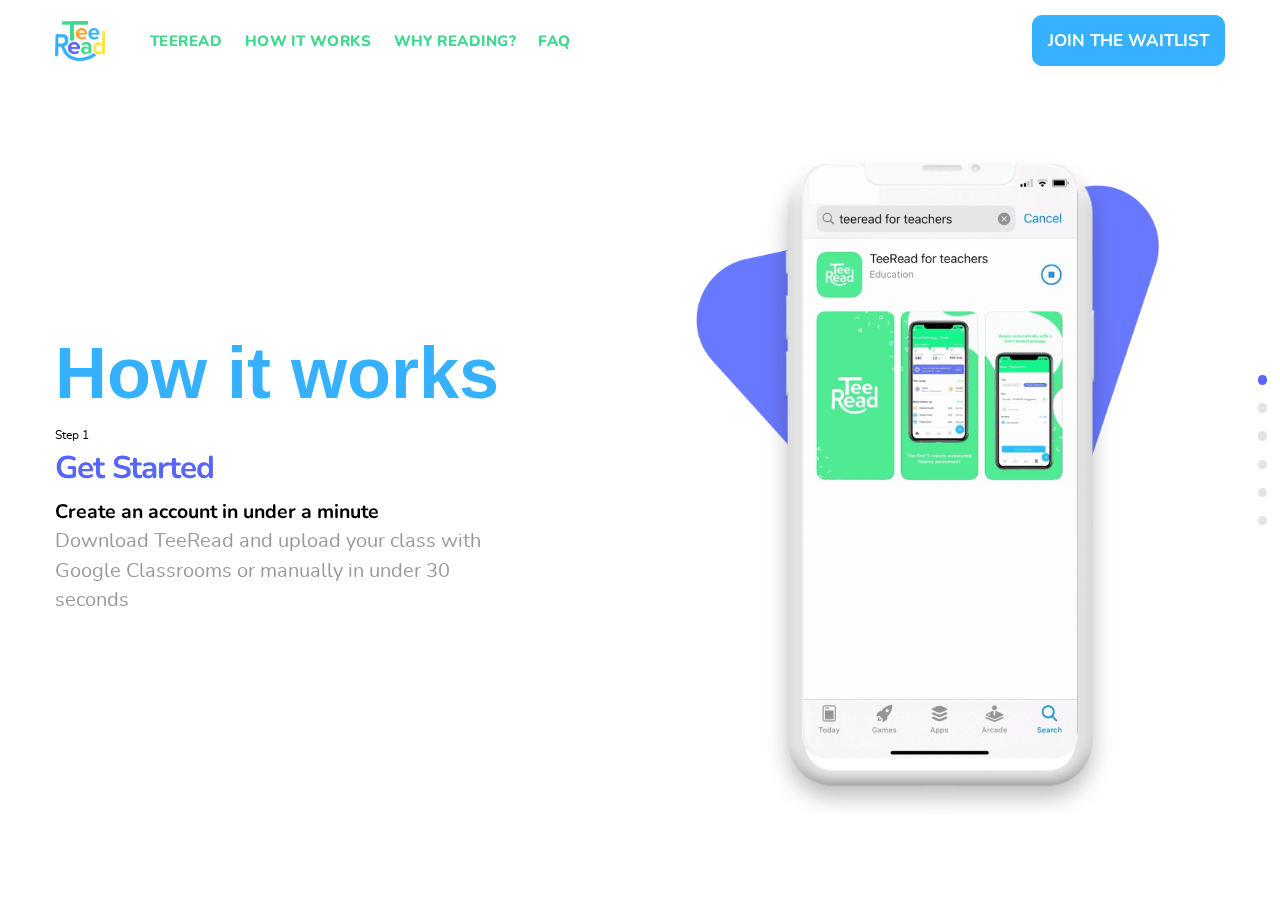
==== howItWorks.html @ fc3ce5c3 "fix errors" ====
<!DOCTYPE html>
<html lang="en">
  <head>
    <meta charset="utf-8" />
    <meta
      name="viewport"
      content="width=device-width, initial-scale=1, shrink-to-fit=no, user-scalable=0"
    />
    <meta
      name="description"
      content="TeeRead - Assess your student’s reading automatically"
    />
    <meta name="author" content="Tixcode" />

    <title>TeeRead</title>

    <!-- CSS -->
    <link href="css/bootstrap.min.css" rel="stylesheet" />
    <link href="css/owl.carousel.min.css" rel="stylesheet" />
    <link href="css/owl.theme.default.min.css" rel="stylesheet" />
    <link href="css/animate.min.css" rel="stylesheet" />
    <link href="css/jquery.pagepiling.css" rel="stylesheet" />
    <link href="css/jquery.fancybox.min.css" rel="stylesheet" />
    <link href="css/LineIcons.css" rel="stylesheet" />
    <link href="css/verticalLoaders.css" rel="stylesheet" />

    <!-- Main CSS -->
    <link href="css/style.css" rel="stylesheet" />
    <link href="css/pagepiling.how.it.works.css" rel="stylesheet" />

    <!-- mailchimp -->
    <link
      href="//cdn-images.mailchimp.com/embedcode/classic-10_7.css"
      rel="stylesheet"
      type="text/css"
    />

    <!-- Favicons -->
    <link
      rel="apple-touch-icon"
      sizes="180x180"
      href="img/favicons/apple-touch-icon.png"
    />
    <link
      rel="icon"
      type="image/png"
      sizes="32x32"
      href="img/favicons/favicon-32x32.png"
    />
    <link
      rel="icon"
      type="image/png"
      sizes="16x16"
      href="img/favicons/favicon-16x16.png"
    />
    <link rel="manifest" href="img/favicons/site.webmanifest" />
    <link rel="shortcut icon" href="img/favicons/favicon.ico" />
    <meta name="msapplication-TileColor" content="#222222" />
    <meta
      name="msapplication-config"
      content="img/favicons/browserconfig.xml"
    />
    <meta name="theme-color" content="#ffffff" />

    <!-- Global site tag (gtag.js) - Google Analytics -->
    <script
      async
      src="https://www.googletagmanager.com/gtag/js?id=UA-169179571-1"
    ></script>
    <script>
      window.dataLayer = window.dataLayer || [];
      function gtag() {
        dataLayer.push(arguments);
      }
      gtag("js", new Date());

      gtag("config", "UA-169179571-1");
    </script>
    <script>
      !(function () {
        var analytics = (window.analytics = window.analytics || []);
        if (!analytics.initialize)
          if (analytics.invoked)
            window.console &&
              console.error &&
              console.error("Segment snippet included twice.");
          else {
            analytics.invoked = !0;
            analytics.methods = [
              "trackSubmit",
              "trackClick",
              "trackLink",
              "trackForm",
              "pageview",
              "identify",
              "reset",
              "group",
              "track",
              "ready",
              "alias",
              "debug",
              "page",
              "once",
              "off",
              "on",
              "addSourceMiddleware",
              "addIntegrationMiddleware",
              "setAnonymousId",
              "addDestinationMiddleware",
            ];
            analytics.factory = function (e) {
              return function () {
                var t = Array.prototype.slice.call(arguments);
                t.unshift(e);
                analytics.push(t);
                return analytics;
              };
            };
            for (var e = 0; e < analytics.methods.length; e++) {
              var key = analytics.methods[e];
              analytics[key] = analytics.factory(key);
            }
            analytics.load = function (key, e) {
              var t = document.createElement("script");
              t.type = "text/javascript";
              t.async = !0;
              t.src =
                "https://cdn.segment.com/analytics.js/v1/" +
                key +
                "/analytics.min.js";
              var n = document.getElementsByTagName("script")[0];
              n.parentNode.insertBefore(t, n);
              analytics._loadOptions = e;
            };
            analytics._writeKey = "eTuAxEQkCbrU5e5xrBEF3hxDfSV9T7uh";
            analytics.SNIPPET_VERSION = "4.13.2";
            analytics.load("eTuAxEQkCbrU5e5xrBEF3hxDfSV9T7uh");
            analytics.page();
          }
      })();
    </script>
  </head>

  <body class="body-copyright-light">
    <div class="preloader">
      <div class="three-bounce">
        <div class="one"></div>
        <div class="two"></div>
        <div class="three"></div>
      </div>
    </div>
    <div class="wrapper">
      <header id="header" class="header header-fixed">
        <div class="header-bg"></div>

        <div class="container clearfix">
          <div class="d-flex align-items-center justify-content-between">
            <div class="d-flex align-items-center">
              <!-- LOGO -->
              <div class="brand">
                <a href="index.html">
                  <img
                    src="img/logo/logo-teeread.png"
                    alt="logo teeread"
                    width="50px"
                  />
                </a>
              </div>

              <!-- MENU HEADER -->
              <div class="header-content d-none d-md-block">
                <nav class="menu-header">
                  <ul class="d-flex">
                    <li><a href="index.html">TEEREAD</a></li>
                    <li><a href="howItWorks.html">HOW IT WORKS</a></li>
                    <li data-menuanchor="Resources">
                      <a href="whyIsReadingImportant.html">WHY READING?</a>
                    </li>
                    <li><a href="support.html">FAQ</a></li>
                  </ul>
                </nav>
              </div>
            </div>

            <div class="d-flex align-items-center justify-content-end">
              <!-- ---------------- HIDE --------------- -->
              <!-- <div class="d-none d-md-block"> -->
              <!-- ---------------- /HIDE --------------- -->
              <div class="d-flex align-items-center">
                <!-- ---------------- HIDE --------------- -->
                <!-- <div class="btn-sign-in mr-4" data-toggle="modal" data-target="#send-request">Sign in</div> -->
                <!-- ---------------- /HIDE --------------- -->
                <button
                  class="btn btn-primary"
                  data-toggle="modal"
                  data-target="#send-request"
                >
                  join the waitlist
                </button>
              </div>
              <!-- ---------------- HIDE --------------- -->
              <!-- </div> -->
              <!-- ---------------- /HIDE --------------- -->

              <!-- MENU NAV TOGGLE -->
              <button class="nav-toggle-btn a-nav-toggle d-md-none ml-4">
                <span class="nav-toggle">
                  <span class="stick stick-1"></span>
                  <span class="stick stick-2"></span>
                </span>
              </button>
            </div>
          </div>
        </div>

        <div class="hide-menu a-nav-toggle"></div>

        <div class="menu">
          <!-- <div class="menu-lang">
            <a href="#" class="menu-lang-item active">Eng</a>
            <a href="#" class="menu-lang-item">fra</a>
            <a href="#" class="menu-lang-item">ger</a>
          </div> -->

          <nav class="menu-main" id="accordion">
            <ul id="menuMain">
              <li><a href="index.html">Teeread</a></li>
              <li class="active"><a href="howItWorks.html">How it works</a></li>
              <li><a href="whyIsReadingImportant.html">Why reading?</a></li>
              <li><a href="support.html">Support</a></li>
            </ul>
          </nav>

          <!-- <div class="menu-footer">
              <ul class="social social-rounded">
                <li><a href="#"><i class="lni lni-twitter-filled"></i></a></li>
                <li><a href="#"><i class="lni lni-behance-original"></i></a></li>
                <li><a href="#"><i class="lni lni-instagram-original"></i></a></li>
              </ul>
            <div class="menu-copyright">&copy; TeeRead 2020<br /> All Rights Reserved</div>
          </div> -->
        </div>
      </header>

      <div id="content" class="content">
        <div class="homepage-personal a-pagepiling">
          <!-- SECTION-1 -->
          <div class="section pp-scrollable slide-dark slide-dark-footer">
            <div class="slide-container py-md-none">
              <div class="slide-bg animate-element delay5 fadeInLeft">
                <img
                  src="img/triangle-blue.png"
                  alt=""
                  class="slide-photo slide-triangle-blue-how-it-works"
                />
              </div>
              <div class="container container-mt">
                <div
                  class="row d-flex align-items-center justify-content-center"
                >
                  <div class="col-12 col-md-6 col-lg-6 z-index-1">
                    <h1
                      class="slide-title-how-it-works animate-element delay4 fadeInDown"
                    >
                      How it works
                    </h1>
                    <div class="animate-element delay6 fadeInUp">
                      <small>Step 1</small>
                      <h3 class="slide-title-info color-blue">Get Started</h3>
                      <div
                        class="slide-descr slide-descr-intro md-text-left"
                        style="color: #000"
                      >
                        <b>Create an account in under a minute</b>
                      </div>
                      <div class="slide-descr slide-descr-intro md-text-left">
                        Download TeeRead and upload your class with Google
                        Classrooms or manually in under 30 seconds
                      </div>
                    </div>
                  </div>
                  <div class="col-6">
                    <div
                      class="animate-element delay5 fadeInRight d-flex justify-content-center gif-phone gif-phone1"
                    >
                      <img
                        src="img/animations/get-started.gif"
                        alt="phone"
                        class="phone-photo-without-animation gif-photo"
                        style="position: absolute"
                      />
                      <img
                        src="img/phone-home-2.png"
                        alt="phone"
                        class="phone-photo-without-animation"
                      />
                    </div>
                  </div>
                </div>
              </div>
            </div>
          </div>

          <!-- SECTION-2 -->
          <div class="section pp-scrollable slide-personal-services">
            <div class="slide-container">
              <!-- circle-orange -->
              <div class="slide-bg animate-element delay5 fadeInRight">
                <img
                  src="img/animations/automatically.gif"
                  alt=""
                  class="slide-photo slide-koala-gif"
                />
              </div>
              <div class="container">
                <div class="row">
                  <div class="col-md-5 d-flex step-style align-items-center">
                    <div>
                      <small>Step 2</small>
                      <h3
                        class="slide-title-info animate-element delay5 fadeInDown light-blue"
                      >
                        Automatically assess your students
                      </h3>
                      <p
                        class="slide-descr animate-element delay5 fadeInUp mb-3"
                      >
                        <b
                          >When students sign-in, they will automatically be
                          asked to do a TeeRead assessment</b
                        >
                      </p>

                      <div class="row">
                        <ul
                          class="col-12 col-lg-8"
                          style="list-style-type: none"
                        >
                          <li
                            class="animate-element delay6 fadeInUp d-flex mb-3"
                          >
                            <div class="loader">
                              <div class="v-bar loader-bar-step1"></div>
                            </div>
                            <div class="ml-3">
                              <b>Your student receives an alert</b>
                              <p class="mb-0">
                                Tori, the koala, asks your students to go on an
                                adventure together
                              </p>
                            </div>
                          </li>
                          <li
                            class="animate-element delay7 fadeInUp d-flex mb-3"
                          >
                            <div class="loader">
                              <div class="v-bar loader-bar-step2"></div>
                            </div>
                            <div class="ml-3">
                              <b>She reads a story out loud</b>
                              <p class="mb-0">
                                A fun and engaging story is shown to the student
                                to read out loud
                              </p>
                            </div>
                          </li>
                          <li
                            class="animate-element delay8 fadeInUp d-flex mb-3"
                          >
                            <div class="loader">
                              <div class="v-bar loader-bar-step3"></div>
                            </div>
                            <div class="ml-3">
                              <b>And answers comprehension questions</b>
                              <p class="mb-0">
                                We assess their reading comprehension through
                                Common Core aligned questions
                              </p>
                            </div>
                          </li>
                        </ul>
                      </div>
                    </div>
                  </div>
                  <div class="col-md-6 d-md-none d-block">
                    <div
                      class="animate-element delay5 fadeInLeft d-flex justify-content-center"
                    >
                      <img
                        src="img/animations/automatically.gif"
                        alt="phone"
                        class="koala-photo"
                      />
                    </div>
                  </div>
                </div>
              </div>
            </div>
          </div>

          <!-- SECTION-3 -->
          <div class="section pp-scrollable slide-personal-services">
            <div class="slide-container">
              <!-- circle-orange -->
              <div class="slide-bg animate-element delay5 fadeInRight">
                <img
                  src="img/ring-green.png"
                  alt=""
                  class="slide-photo slide-circle3"
                />
              </div>
              <div class="container">
                <div class="row">
                  <div class="col-md-5 d-flex step-style align-items-center">
                    <div>
                      <small>Step 3</small>
                      <h3
                        class="slide-title-info animate-element delay5 fadeInDown green"
                      >
                        See your students’ reports
                      </h3>
                      <p
                        class="slide-descr animate-element delay5 fadeInUp mb-3"
                      >
                        <b
                          >You can follow your students’ reading progress
                          through easy-to-digest and actionable reports</b
                        >
                      </p>

                      <div class="row">
                        <ul
                          class="col-12 col-lg-8"
                          style="list-style-type: none"
                        >
                          <li
                            class="animate-element delay6 fadeInUp d-flex mb-3"
                          >
                            <div class="loader">
                              <div class="v-bar loader-bar-step1"></div>
                            </div>
                            <div class="ml-3">
                              <b>Follow your class’ overall status​</b>
                              <p class="mb-0">
                                On your homepage, you can see the key stats for
                                your classroom
                              </p>
                            </div>
                          </li>
                          <li
                            class="animate-element delay7 fadeInUp d-flex mb-3"
                          >
                            <div class="loader">
                              <div class="v-bar loader-bar-step2"></div>
                            </div>
                            <div class="ml-3">
                              <b>Go into each student’s profile​</b>
                              <p class="mb-0">
                                In a student’s profile, you can see their
                                progress and enter specific reports
                              </p>
                            </div>
                          </li>
                          <li
                            class="animate-element delay8 fadeInUp d-flex mb-3"
                          >
                            <div class="loader">
                              <div class="v-bar loader-bar-step3"></div>
                            </div>
                            <div class="ml-3">
                              <b>Reports with actionable metrics​</b>
                              <p class="mb-0">
                                Reports show key comprehension and fluency
                                metrics, as well as miscues and trouble words
                              </p>
                            </div>
                          </li>
                          <li
                            class="animate-element delay8 fadeInUp d-flex mb-3"
                          >
                            <div class="loader">
                              <div class="v-bar loader-bar-step4"></div>
                            </div>
                            <div class="ml-3">
                              <b>Confirm or edit a student’s assessment​</b>
                              <p class="mb-0">
                                You can see the passage, listen to the student’s
                                assessment, and edit miscues if you don’t agree
                                with them
                              </p>
                            </div>
                          </li>
                        </ul>
                      </div>
                    </div>
                  </div>
                  <div
                    class="col-md-6 d-flex align-items-center justify-content-center gif-phone"
                  >
                    <div
                      class="animate-element delay5 fadeInLeft d-flex justify-content-center"
                    >
                      <img
                        src="img/animations/see-your-students.gif"
                        alt="phone"
                        class="phone-photo-without-animation gif-photo"
                        style="position: absolute"
                      />
                      <img
                        src="img/phone-home-2.png"
                        alt="phone"
                        class="phone-photo-without-animation"
                      />
                    </div>
                  </div>
                </div>
              </div>
            </div>
          </div>

          <!-- SECTION-4 -->
          <div class="section pp-scrollable slide-personal-services">
            <div class="slide-container">
              <!-- circle-orange -->
              <div class="slide-bg animate-element delay5 fadeInRight">
                <img
                  src="img/triangle-yellow.png"
                  alt=""
                  class="slide-photo slide-triangle-blue-how-it-works"
                />
              </div>
              <div class="container">
                <div class="row">
                  <div class="col-md-5 d-flex step-style align-items-center">
                    <div>
                      <small>Step 4</small>
                      <h3
                        class="slide-title-info animate-element delay5 fadeInDown yellow"
                      >
                        Give access to a personalized library
                      </h3>
                      <p
                        class="slide-descr animate-element delay5 fadeInUp mb-3"
                      >
                        <b
                          >Your students get access to a library of books that
                          automatically updates according to their reading
                          progress</b
                        >
                      </p>

                      <div class="row">
                        <ul
                          class="col-12 col-lg-8"
                          style="list-style-type: none"
                        >
                          <li
                            class="animate-element delay6 fadeInUp d-flex mb-3"
                          >
                            <div class="loader">
                              <div class="v-bar loader-bar-step1"></div>
                            </div>
                            <div class="ml-3">
                              <b
                                >Engaging and high-quality books that grow with
                                them</b
                              >
                              <!-- <p class="mb-0">On your homepage you can see the key stats for your classroom</p> -->
                            </div>
                          </li>
                          <li
                            class="animate-element delay7 fadeInUp d-flex mb-3"
                          >
                            <div class="loader">
                              <div class="v-bar loader-bar-step2"></div>
                            </div>
                            <div class="ml-3">
                              <b
                                >Students can share the books with their
                                classmates ​</b
                              >
                              <!-- <p class="mb-0">In a student’s profile you can see their progress and enter specific reports</p> -->
                            </div>
                          </li>
                          <li
                            class="animate-element delay8 fadeInUp d-flex mb-3"
                          >
                            <div class="loader">
                              <div class="v-bar loader-bar-step3"></div>
                            </div>
                            <div class="ml-3">
                              <b
                                >Reward system put in place to foster the love
                                of reading
                              </b>
                              <!-- <p class="mb-0">Reports show key comprehension and fluency metrics, as well as miscues and trouble words </p> -->
                            </div>
                          </li>
                        </ul>
                      </div>
                    </div>
                  </div>
                  <div
                    class="col-md-6 d-flex align-items-center justify-content-center gif-phone"
                  >
                    <div
                      class="animate-element delay5 fadeInLeft d-flex justify-content-center"
                    >
                      <img
                        src="img/animations/give-access.gif"
                        alt="phone"
                        class="phone-photo-without-animation gif-photo"
                        style="position: absolute"
                      />
                      <img
                        src="img/phone-home-1.png"
                        alt="phone"
                        class="phone-photo-without-animation"
                      />
                    </div>
                  </div>
                </div>
              </div>
            </div>
          </div>

          <!-- SECTION-5 -->
          <div class="section pp-scrollable slide-personal-services">
            <div class="slide-container">
              <!-- circle-orange -->
              <div class="slide-bg animate-element delay5 fadeInRight">
                <img
                  src="img/ring-orange.png"
                  alt=""
                  class="slide-photo slide-circle3"
                />
              </div>
              <div class="container">
                <div class="row">
                  <div class="col-md-5 d-flex step-style align-items-center">
                    <div>
                      <small>Step 5</small>
                      <h3
                        class="slide-title-info animate-element delay5 fadeInDown orange"
                      >
                        Group your students and assign homework​
                      </h3>
                      <p
                        class="slide-descr animate-element delay5 fadeInUp mb-3"
                      >
                        <b
                          >Group your students according to different metrics
                          and assign reading practice or more TeeRead
                          assessments!</b
                        >
                      </p>

                      <div class="row">
                        <ul
                          class="col-12 col-lg-8"
                          style="list-style-type: none"
                        >
                          <li
                            class="animate-element delay6 fadeInUp d-flex mb-3"
                          >
                            <div class="loader">
                              <div class="v-bar loader-bar-step1"></div>
                            </div>
                            <div class="ml-3">
                              <b>Group your students ​</b>
                              <p class="mb-0">
                                Group your students according to metrics such as
                                WPM, WCPM, etc​
                              </p>
                            </div>
                          </li>
                          <li
                            class="animate-element delay7 fadeInUp d-flex mb-3"
                          >
                            <div class="loader">
                              <div class="v-bar loader-bar-step2"></div>
                            </div>
                            <div class="ml-3">
                              <b>Follow each group’s progress</b>
                              <p class="mb-0">
                                You’ll get access to reports per group as well
                              </p>
                            </div>
                          </li>
                          <li
                            class="animate-element delay8 fadeInUp d-flex mb-3"
                          >
                            <div class="loader">
                              <div class="v-bar loader-bar-step3"></div>
                            </div>
                            <div class="ml-3">
                              <b>Assign reading practice​</b>
                              <p class="mb-0">
                                Assign books individually, per group, or to the
                                entire class. Start your own book club!
                              </p>
                            </div>
                          </li>
                          <li
                            class="animate-element delay8 fadeInUp d-flex mb-3"
                          >
                            <div class="loader">
                              <div class="v-bar loader-bar-step4"></div>
                            </div>
                            <div class="ml-3">
                              <b>Assign additional TeeRead assessments​</b>
                              <p class="mb-0">
                                If you see fit, you can assign additional
                                TeeRead assessments individually, per group or
                                to the entire class​
                              </p>
                            </div>
                          </li>
                        </ul>
                      </div>
                    </div>
                  </div>
                  <div
                    class="col-md-6 d-flex align-items-center justify-content-center gif-phone"
                  >
                    <div
                      class="animate-element delay5 fadeInLeft d-flex justify-content-center"
                    >
                      <img
                        src="img/animations/assign-homeworkk.gif"
                        alt="phone"
                        class="phone-photo-without-animation gif-photo"
                        style="position: absolute"
                      />
                      <img
                        src="img/phone-home-1.png"
                        alt="phone"
                        class="phone-photo-without-animation"
                      />
                    </div>
                  </div>
                </div>
              </div>
            </div>
          </div>

          <!-- SECTION-6 -->
          <div class="section pp-scrollable slide-personal-services">
            <div class="slide-container">
              <!-- circle-orange -->
              <div class="slide-bg animate-element delay5 fadeInLeft">
                <img
                  src="img/ring-orange.png"
                  alt=""
                  class="slide-photo slide-circle4"
                />
                <img
                  src="img/medium-ring-blue.png"
                  alt=""
                  class="slide-photo slide-circle5"
                />
                <img
                  src="img/students-childrens.png"
                  alt=""
                  class="slide-photo slide-photo1"
                />
              </div>
              <div
                class="container"
                style="margin-bottom: 20px; margin-top: 58px"
              >
                <div class="row">
                  <div
                    class="col-2 col-md-5 col-sm-4 col-lg-6 d-none d-md-block d-lg-block d-xl-block"
                  ></div>
                  <div
                    class="col-12 col-sm-8 col-md-6 col-lg-5 col-xl-4 d-flex align-items-center card-custom-padding"
                  >
                    <div
                      class="card-custom-white animate-element delay5 fadeInUp"
                    >
                      <p
                        class="slide-descr animate-element delay5 fadeInUp mb-5 black slide-descr-center-mobile"
                      >
                        <b
                          >Let’s take our kiddos’ literacy to the next level!
                          Because reading gives them the chance to change the
                          world</b
                        >
                      </p>
                      <button
                        class="btn btn-primary"
                        data-toggle="modal"
                        data-target="#send-request"
                      >
                        join the waitlist
                      </button>
                    </div>
                  </div>
                </div>
              </div>
            </div>

            <footer class="flex-container footer pt-0">
              <!-- ---------------- HIDE --------------- -->
              <!-- <div class="container mb-5">

                <div class="row">
                  <div class="col-md-12 col-lg-8">
                    <div class="row">
                      <div class="col-6 col-sm-3">
                        <ul class="menu-footer">
                          <li class="title-menu-footer"><a href="#">Product</a></li>
                          <li><a href="howItWorks.html">How it works?</a></li>
                          <li><a href="#">Why is reading important?</a></li>
                        </ul>
                      </div>
                      <div class="col-6 col-sm-3">
                        <ul class="menu-footer">
                          <li class="title-menu-footer"><a href="#">Resource</a></li>
                          <li><a href="#">Learn Center</a></li>
                          <li><a href="#">Support</a></li>
                        </ul>
                      </div>
                      <div class="col-6 col-sm-3">
                        <ul class="menu-footer">
                          <li class="title-menu-footer"><a href="#">About</a></li>
                          <li><a href="#">Our Story</a></li>
                          <li><a href="#">Blog</a></li>
                          <li><a href="#">Email us</a></li>
                        </ul>
                      </div>
                      <div class="col-6 col-sm-3">
                        <ul class="menu-footer">
                          <li class="title-menu-footer"><a href="#">Get Started</a></li>
                          <li><a href="#">Sign In</a></li>
                          <li><a href="#">Sing Up for the waitlist</a></li>
                        </ul>
                      </div>
                    </div>
                    
                  </div>
                  <div class="col-lg-4 col-md-12 footer-suscribe-newsletter">
                    <p class="title-suscribe-newsletter">Subscribe to our newsletter!</p>
                    <p class="descr-suscribe-newsletter">Get TeeRead resources, curated content, and activities inspiration for your classroom right into your inbox. Be the first to learn the news about TeeRead launch and product updates.</p>
                    <form action="" class="d-flex">
                      <input type="text" name="email" class="form-control mr-3" placeholder="Your email">
                      <button type="submit" class="btn btn-white">Suscribe</button>
                    </form>
                  </div>
                </div>
              </div>
              <div class="border-top-white"></div> -->
              <!-- ---------------- /HIDE --------------- -->
              <div class="container">
                <div class="row">
                  <div class="col-12 my-4">
                    <div class="row d-flex align-items-center">
                      <div class="col-6">
                        <a
                          class="text-white fw-bold mr-3 link-support"
                          href="support.html"
                          >Support</a
                        >
                        <span class="line-vertical"></span>
                        <small class="ml-3 copyright-white"
                          >Copyright © 2021. All rights reserved.</small
                        >
                      </div>
                      <div class="col-6">
                        <ul
                          class="social social-rounded d-flex justify-content-end"
                        >
                          <li>
                            <a
                              href="https://www.youtube.com/channel/UCop2B0gRpACkFYAWOAhelCw"
                              target="_link"
                              ><i class="lni lni-youtube"></i
                            ></a>
                          </li>
                          <li class="mr-0">
                            <a
                              href="https://www.instagram.com/teeread_ok/"
                              target="_link"
                              ><i class="lni lni-instagram-original"></i
                            ></a>
                          </li>
                          <!-- ---------------- HIDE --------------- -->
                          <!-- <li><a href="#" target="_link"><i class="lni lni-facebook-filled"></i></a></li>
                          <li class="mr-0"><a href="#" target="_link"><i class="lni lni-twitter-filled"></i></a></li> -->
                          <!-- ---------------- /HIDE --------------- -->
                        </ul>
                      </div>
                    </div>
                  </div>
                </div>
              </div>
            </footer>
          </div>
        </div>
      </div>
    </div>

    <!-- Modal -->
    <div class="modal fade" id="send-request">
      <div class="modal-dialog modal-dialog-centered" role="document">
        <div class="modal-content">
          <div class="modal-header">
            <h2 class="modal-title">Join the waitlist</h2>
            <button
              type="button"
              class="close"
              data-dismiss="modal"
              aria-label="Close"
            >
              <i class="lni lni-close"></i>
            </button>
          </div>
          <div class="modal-body">
            <p class="slide-descr">Sign up and be the first to try TeeRead!</p>
            <!-- Begin Mailchimp Signup Form -->
            <div id="mc_embed_signup">
              <form
                action="https://teeread.us10.list-manage.com/subscribe/post?u=e3be2f84ce84baafe79715602&amp;id=d62dc9aa78"
                method="post"
                id="mc-embedded-subscribe-form"
                name="mc-embedded-subscribe-form"
                class="validate"
                target="_blank"
                novalidate
              >
                <div id="mc_embed_signup_scroll">
                  <div class="row">
                    <div class="mc-field-group col-sm-12">
                      <label for="mce-EMAIL">Email Address (required)</label>
                      <input
                        type="email"
                        value=""
                        name="EMAIL"
                        class="required email"
                        id="mce-EMAIL"
                      />
                    </div>
                    <div class="mc-field-group col-md-6 col-sm-12">
                      <label for="mce-NAME">Name </label>
                      <input
                        type="text"
                        value=""
                        name="NAME"
                        class=""
                        id="mce-NAME"
                      />
                    </div>
                    <div class="mc-field-group col-md-6 col-sm-12">
                      <label for="mce-SCHOOL">School Name </label>
                      <input
                        type="text"
                        value=""
                        name="SCHOOL"
                        class=""
                        id="mce-SCHOOL"
                      />
                    </div>
                  </div>
                  <div id="mce-responses" class="clear">
                    <div
                      class="response"
                      id="mce-error-response"
                      style="display: none"
                    ></div>
                    <div
                      class="response"
                      id="mce-success-response"
                      style="display: none"
                    ></div>
                  </div>
                  <!-- real people should not fill this in and expect good things - do not remove this or risk form bot signups-->
                  <div
                    style="position: absolute; left: -5000px"
                    aria-hidden="true"
                  >
                    <input
                      type="text"
                      name="b_e3be2f84ce84baafe79715602_d62dc9aa78"
                      tabindex="-1"
                      value=""
                    />
                  </div>
                  <div class="clear center-md">
                    <input
                      type="submit"
                      value="Join the waitlist!"
                      name="subscribe"
                      id="mc-embedded-subscribe"
                      class="button"
                    />
                  </div>
                </div>
              </form>
            </div>
            <script
              type="text/javascript"
              src="//s3.amazonaws.com/downloads.mailchimp.com/js/mc-validate.js"
            ></script>
            <script type="text/javascript">
              (function ($) {
                window.fnames = new Array();
                window.ftypes = new Array();
                fnames[0] = "EMAIL";
                ftypes[0] = "email";
                fnames[1] = "NAME";
                ftypes[1] = "text";
                fnames[2] = "SCHOOL";
                ftypes[2] = "text";
                fnames[3] = "ADDRESS";
                ftypes[3] = "address";
                fnames[4] = "PHONE";
                ftypes[4] = "phone";
              })(jQuery);
              var $mcj = jQuery.noConflict(true);
            </script>
            <!--End mc_embed_signup-->
            <!-- <form class="form-request a-ajax-form">
              <div class="form-group form-group-material a-form-group">
                <input type="text" name="name" class="form-control" placeholder="Name">
              </div>
              <div class="form-group form-group-material a-form-group">
                <input type="email" name="email" class="form-control" required="" placeholder="Email Address (required)">
              </div>
              <div class="form-group form-group-material a-form-group">
                <input type="text" name="school-name" class="form-control" placeholder="School Name">
              </div>
              <div class="message text-success success-message">Your message is successfully sent...</div>
              <div class="message text-danger error-message">Sorry something went wrong</div>
              <div class="control-btn text-right">
                <button type="submit" class="btn btn-success">Submit</button>
              </div>
            </form> -->
          </div>
        </div>
      </div>
    </div>

    <script
      src="https://code.jquery.com/jquery-1.12.4.min.js"
      integrity="sha256-ZosEbRLbNQzLpnKIkEdrPv7lOy9C27hHQ+Xp8a4MxAQ="
      crossorigin="anonymous"
    ></script>
    <script>
      window.jQuery ||
        document.write('<script src="js/jquery.min.js"><\/script>');
    </script>
    <script src="js/bootstrap.bundle.min.js"></script>
    <script src="js/owl.carousel.min.js"></script>
    <script src="js/jquery.pagepiling.min.js"></script>
    <script src="js/jquery.fancybox.min.js"></script>
    <script src="js/jquery.validate.min.js"></script>
    <script src="js/script.js"></script>
    <script src="js/pagepiling.how.it.works.js"></script>
  </body>
</html>
---- css/verticalLoaders.css ----
.loader {
  height: auto;
}

/* ---------- STEP 2 ---------- */

.v-bar.step-2-1 {
  background-color: #35b1ff;
  animation-delay: 0.3s;
  left: -1.5rem;
  width: 4px;
  -webkit-animation: v-bar-2-1 10s infinite ease;
}

@-webkit-keyframes v-bar-2-1 {
  0% {
    opacity: 0%;
  }
  15% {
    opacity: 100%;
    height: 0;
  }
  28.3% {
    height: 100%;
  }
  100% {
    height: 100%;
  }
}

.v-bar.step-2-2 {
  background-color: #35b1ff;
  animation-delay: 0.3s;
  left: -1.5rem;
  width: 4px;
  -webkit-animation: v-bar-2-2 10s infinite ease;
}

@-webkit-keyframes v-bar-2-2 {
  0% {
    height: 0;
  }
  28.3% {
    height: 0;
  }
  56.6% {
    height: 100%;
  }
  100% {
    height: 100%;
  }
}

.v-bar.step-2-3 {
  background-color: #35b1ff;
  animation-delay: 0.3s;
  left: -1.5rem;
  width: 4px;
  -webkit-animation: v-bar-2-3 10s infinite ease;
}

@-webkit-keyframes v-bar-2-3 {
  0% {
    height: 0px;
  }
  56.6% {
    height: 0px;
  }
  100% {
    height: 100%;
  }
}

/* ---------- STEP 3 ---------- */

.v-bar.step-3-1 {
  background-color: #40d78f;
  animation-delay: 0.3s;
  left: -1.5rem;
  width: 4px;
  -webkit-animation: v-bar-3-1 18s infinite ease;
}

@-webkit-keyframes v-bar-3-1 {
  0% {
    opacity: 0%;
  }
  15% {
    opacity: 100%;
    height: 0;
  }
  21.25% {
    height: 100%;
  }
  100% {
    height: 100%;
  }
}

.v-bar.step-3-2 {
  background-color: #40d78f;
  animation-delay: 0.3s;
  left: -1.5rem;
  width: 4px;
  -webkit-animation: v-bar-3-2 18s infinite ease;
}

@-webkit-keyframes v-bar-3-2 {
  0% {
    height: 0;
  }
  21.25% {
    height: 0;
  }
  42.5% {
    height: 100%;
  }
  100% {
    height: 100%;
  }
}

.v-bar.step-3-3 {
  background-color: #40d78f;
  animation-delay: 0.3s;
  left: -1.5rem;
  width: 4px;
  -webkit-animation: v-bar-3-3 18s infinite ease;
}

@-webkit-keyframes v-bar-3-3 {
  0% {
    height: 0px;
  }
  42.5% {
    height: 0px;
  }
  64% {
    height: 100%;
  }
  100% {
    height: 100%;
  }
}

.v-bar.step-3-4 {
  background-color: #40d78f;
  animation-delay: 0.3s;
  left: -1.5rem;
  width: 4px;
  -webkit-animation: v-bar-3-4 18s infinite ease;
}

@-webkit-keyframes v-bar-3-4 {
  0% {
    height: 0px;
  }
  64% {
    height: 0px;
  }
  100% {
    height: 100%;
  }
}

/* ---------- STEP 4 ---------- */

.v-bar.step-4-1 {
  background-color: #ffe34f;
  animation-delay: 0.3s;
  left: -1.5rem;
  width: 4px;
  -webkit-animation: v-bar-4-1 10s infinite ease;
}

@-webkit-keyframes v-bar-4-1 {
  0% {
    opacity: 0%;
  }
  15% {
    opacity: 100%;
    height: 0;
  }
  28.3% {
    height: 100%;
  }
  100% {
    height: 100%;
  }
}

.v-bar.step-4-2 {
  background-color: #ffe34f;
  animation-delay: 0.3s;
  left: -1.5rem;
  width: 4px;
  -webkit-animation: v-bar-4-2 10s infinite ease;
}

@-webkit-keyframes v-bar-4-2 {
  0% {
    height: 0;
  }
  28.3% {
    height: 0;
  }
  56.6% {
    height: 100%;
  }
  100% {
    height: 100%;
  }
}

.v-bar.step-4-3 {
  background-color: #ffe34f;
  animation-delay: 0.3s;
  left: -1.5rem;
  width: 4px;
  -webkit-animation: v-bar-4-3 10s infinite ease;
}

@-webkit-keyframes v-bar-4-3 {
  0% {
    height: 0px;
  }
  56.6% {
    height: 0px;
  }
  100% {
    height: 100%;
  }
}

/* ---------- STEP 5 ---------- */

.v-bar.step-5-1 {
  background-color: #ffa134;
  animation-delay: 0.3s;
  left: -1.5rem;
  width: 4px;
  -webkit-animation: v-bar-5-1 18s infinite ease;
}

@-webkit-keyframes v-bar-5-1 {
  0% {
    opacity: 0%;
  }
  15% {
    opacity: 100%;
    height: 0;
  }
  21.25% {
    height: 100%;
  }
  100% {
    height: 100%;
  }
}

.v-bar.step-5-2 {
  background-color: #ffa134;
  animation-delay: 0.3s;
  left: -1.5rem;
  width: 4px;
  -webkit-animation: v-bar-5-2 18s infinite ease;
}

@-webkit-keyframes v-bar-5-2 {
  0% {
    height: 0;
  }
  21.25% {
    height: 0;
  }
  42.5% {
    height: 100%;
  }
  100% {
    height: 100%;
  }
}

.v-bar.step-5-3 {
  background-color: #ffa134;
  animation-delay: 0.3s;
  left: -1.5rem;
  width: 4px;
  -webkit-animation: v-bar-5-3 18s infinite ease;
}

@-webkit-keyframes v-bar-5-3 {
  0% {
    height: 0px;
  }
  42.5% {
    height: 0px;
  }
  64% {
    height: 100%;
  }
  100% {
    height: 100%;
  }
}

.v-bar.step-5-4 {
  background-color: #ffa134;
  animation-delay: 0.3s;
  left: -1.5rem;
  width: 4px;
  -webkit-animation: v-bar-5-4 18s infinite ease;
}

@-webkit-keyframes v-bar-5-4 {
  0% {
    height: 0px;
  }
  64% {
    height: 0px;
  }
  100% {
    height: 100%;
  }
}
---- css/style.css ----
/* ------------------------------------------------------------------------------

  1.  Global

      1.1 General
      1.2 Typography
      1.3 Buttons
      1.4 Forms
      1.5 Animation

  2.  Preloader
  3.  Header
  4.  Home Personal

	  4.1 Slide Intro
	  4.2 Slide Services
	  4.3 Slide Projects
	  4.4 Slide Awards
	  4.5 Slide Experience
	  4.6 Slide Clients
	  4.7 Slide Testimonials
	  4.8 Slide Contact

  5.  Footer



/*-------------------------------------------------------------------------------
  1. Global
-------------------------------------------------------------------------------*/

/* 1.1 General */

@import url("https://fonts.googleapis.com/css2?family=Nunito:ital,wght@0,200;0,300;0,400;0,600;0,700;0,800;0,900;1,200;1,300;1,400;1,600;1,700;1,800;1,900&display=swap");

@font-face {
  font-family: "Nunito";
  src: url("../fonts/nunito-regular-webfont.woff2") format("woff2"),
    url("../fonts/nunito-regular-webfont.woff") format("woff");
  font-weight: normal;
  font-style: normal;
}

html {
  font-size: 12px;
}

body {
  font-family: "Nunito", sans-serif;
  color: #000000;
}

a {
  color: #40d78e;
  text-decoration: none;
}

a:hover {
  color: #35c47e;
  text-decoration: none;
}

a.text-primary:focus,
a.text-primary:hover {
  color: #40d78f !important;
}

::selection {
  background-color: #151515;
  color: #ffffff;
  text-shadow: none;
}

-webkit-::selection {
  background-color: #151515;
  color: #ffffff;
  text-shadow: none;
}

::-moz-selection {
  background-color: #151515;
  color: #ffffff;
  text-shadow: none;
}

::-webkit-scrollbar {
  width: 5px;
  height: 5px;
}

::-webkit-scrollbar-thumb {
  cursor: pointer;
  background: #40d78f;
}

@media (min-width: 1200px) {
  .container,
  .container-sm,
  .container-md,
  .container-lg,
  .container-xl {
    max-width: 1200px;
  }
}

@media (min-width: 1600px) {
  .container-fluid {
    padding-left: 4.25rem;
    padding-right: 4.25rem;
  }
}

.full-height {
  min-height: 100vh;
}

.z-index-1 {
  z-index: 1;
}

.z-index-2 {
  z-index: 2;
}

.z-index-200 {
  z-index: 200;
}

.section-bar {
  background-color: #6979ff;
  height: auto;
  position: absolute;
  bottom: 0;
  width: 100%;
  display: flex;
  align-items: center;
  padding: 1.2rem 0;
}

.section-bar-title {
  color: #fff;
  text-transform: uppercase;
  font-size: 1.5rem;
  line-height: 1.35;
  letter-spacing: 0.05rem;
}

/* 1.2 Typography */

.font-custom {
  font-family: "Nunito", sans-serif;
}

.text-primary {
  color: #151515 !important;
}

.text-success,
a.text-success:hover {
  color: #40d78f !important;
}

.text-underline {
  text-decoration: underline;
}

.text-md {
  font-size: 1.125rem;
}

.text-white a {
  color: #ffffff;
}

/* Colors */
.light-blue {
  color: #35b0ff;
}
.green {
  color: #40d78f !important;
}
.yellow {
  color: #ffe34f;
}
.orange {
  color: #ffa134;
}
.black {
  color: #000000 !important;
}
.red {
  color: #f17373;
}
.violet {
  color: #6979ff !important;
}

/* 1.3 Buttons */

button:focus,
input:focus {
  outline: none;
}

.btn {
  padding: 0.8rem 1rem;
  border-radius: 10px;
  font-weight: bold;
  font-size: 1.125rem;
  text-transform: uppercase;
}

.btn-success,
.btn-success:hover,
.btn-success.focus,
.btn-success:focus,
.btn-success:not(:disabled):not(.disabled).active,
.btn-success:not(:disabled):not(.disabled):active,
.show > .btn-success.dropdown-toggle {
  background-color: #40d78f;
  border-color: #40d78f;
}

.btn-outline-success,
.btn-outline-success:hover,
.btn-outline-success.focus,
.btn-outline-success:focus,
.btn-outline-success:not(:disabled):not(.disabled).active,
.btn-outline-success:not(:disabled):not(.disabled):active,
.show > .btn-outline-success.dropdown-toggle {
  color: #40d78f;
  border-color: #40d78f;
  box-shadow: none;
  background-color: #fff;
}

.btn-primary,
.btn-primary:hover,
.btn-primary.focus,
.btn-primary:focus,
.btn-primary:not(:disabled):not(.disabled).active,
.btn-primary:not(:disabled):not(.disabled):active,
.show > .btn-primary.dropdown-toggle {
  background-color: #35b1ff;
  border-color: #35b1ff;
}

.btn-success,
.btn-primary {
  transition: box-shadow 0.3s ease-in-out;
  transition-delay: 0;
}

.btn-success:hover,
.btn-success.focus,
.btn-success:focus {
  box-shadow: rgba(92, 165, 149, 0.2) 0 0 0 6px;
  border-color: #40d78f;
  background-color: #fff;
  color: #40d78f;
}

.btn-outline-success:hover,
.btn-outline-success.focus,
.btn-outline-success:active {
  background-color: #40d78f;
  color: #fff;
  box-shadow: none;
}

.btn-primary:hover,
.btn-primary.focus,
.btn-primary:focus {
  box-shadow: rgba(92, 148, 165, 0.2) 0 0 0 6px;
  border-color: #35b1ff;
  background-color: #fff;
  color: #35b1ff;
}

.btn-sm {
  padding-top: 0.5rem;
  padding-bottom: 0.375rem;
  font-size: 1rem;
}

.btn-circle.btn-sm {
  padding-left: 0.4375rem;
  padding-right: 0.4375rem;
  min-width: calc(0.875rem + 1.5em + 2px);
}

.btn-app-title {
  margin-top: 0;
  text-transform: uppercase;
  font-size: 0.775rem;
  font-weight: bold;
  color: #404040;
}

.btn-app-subtitle {
  margin-bottom: 0;
  color: #b0b0b0;
}

.device-icon {
  width: 30px;
  height: auto;
  margin-right: 10px;
}

.google-apple-icon {
  width: auto;
  height: 15px;
  margin-right: 10px;
}

.btn-app-title-hover:hover {
  color: #b0b0b0;
}

/* 1.4 Forms */

.control-btn {
  margin-top: 2rem;
}

select.form-control {
  background-image: url("data:image/svg+xml,%3csvg xmlns='http://www.w3.org/2000/svg' viewBox='0 0 64 64'%3e%3cpath fill='%23000000' d='M32,48.1c-1.3,0-2.4-0.5-3.5-1.3L0.8,20.7c-1.1-1.1-1.1-2.7,0-3.7c1.1-1.1,2.7-1.1,3.7,0L32,42.8l27.5-26.1 c1.1-1.1,2.7-1.1,3.7,0c1.1,1.1,1.1,2.7,0,3.7L35.5,46.5C34.4,47.9,33.3,48.1,32,48.1z'/%3e%3c/svg%3e");
  background-repeat: no-repeat;
  background-size: 1rem 1rem;
  background-position: 100% 50%;
  -webkit-appearance: none;
  -moz-appearance: none;
  appearance: none;
}

input.form-control {
  border: 1px solid #fff !important;
}

input.form-control:hover,
input.form-control:active,
input.form-control:focus {
  outline: 0px !important;
  -webkit-appearance: none;
  box-shadow: none !important;
  border: 1px solid #fff !important;
}

.btn-white {
  background-color: #fff;
  color: #40d78f;
  padding: 0.1rem 1rem;
  border-radius: 7px;
}

.form-group-material {
  margin-bottom: 0.625rem;
  padding-top: 1rem;
  position: relative;
}

.form-group-material .label {
  position: absolute;
  left: 0;
  font-size: 1.125rem;
  color: #999999;
  pointer-events: none;
  transform-origin: left top;
  transition: all 0.3s ease-in-out;
}

.form-group-material .label,
.form-group-material.a-form-group.active .label {
  transform: scale(0.77777778);
  top: 0;
}

.form-group-material.a-form-group .label {
  transform: scale(1);
  top: 1.5625rem;
}

.form-group-material .form-control {
  border-radius: 0;
  border: none;
  border-bottom: #999999 1px solid;
  background-color: transparent;
  padding: 0.5rem 0;
  font-size: 1.125rem;
  color: #000000;
}

.form-group-material .form-control:not(textarea) {
  height: calc(1.5em + 1rem + 1px);
}

.form-group-material .form-control:focus {
  outline: none;
  box-shadow: none;
  border-bottom-color: #000000;
}

label.error {
  margin-top: 0.5rem;
  margin-bottom: 0;
  color: #151515;
}

.form-control.error,
.form-control.error:focus {
  border-color: #151515;
  color: #151515;
}

.control-file {
  margin-top: 1.625rem;
  margin-bottom: 2.5rem;
  position: relative;
}

.control-file i {
  position: absolute;
  left: -0.25rem;
  top: 0.5625rem;
  font-size: 1.625rem;
}

.control-file .file-path-wrapper {
  overflow: hidden;
}

.control-file input.file-path {
  padding: 0 0 0 2.125rem;
  border: none;
  border-radius: 0;
  background: transparent;
  white-space: nowrap;
  overflow: hidden;
  text-overflow: ellipsis;
  font-size: 1.125rem;
}

.control-file input.file-path::-moz-placeholder {
  color: #151515;
  text-decoration: underline;
  opacity: 1;
  transition: color 0.3s ease;
}

.control-file:hover input.file-path::-moz-placeholder {
  color: #40d78f;
}

.control-file input.file-path:-ms-input-placeholder {
  color: #151515;
  text-decoration: underline;
  transition: color 0.3s ease;
}

.control-file:hover input.file-path:-ms-input-placeholder {
  color: #40d78f;
}

.control-file input.file-path::-webkit-input-placeholder {
  color: #151515;
  text-decoration: underline;
  transition: color 0.3s ease;
}

.control-file:hover input.file-path::-webkit-input-placeholder {
  color: #40d78f;
}

.control-file input[type="file"] {
  position: absolute;
  top: 0;
  right: 0;
  left: 0;
  bottom: 0;
  z-index: 10;
  width: 100%;
  margin: 0;
  padding: 0;
  font-size: 1.125rem;
  cursor: pointer;
  opacity: 0;
  filter: alpha(opacity=0);
}

.control-file input[type="file"]::-webkit-file-upload-button {
  display: none;
}

/* 1.5 Animation */

@-webkit-keyframes ring_animation {
  0%,
  100% {
    transform: translate3d(0, 0, 0) rotateZ(0.01deg);
  }
  34% {
    transform: translate3d(-10px, -10px, 0) rotateZ(0.01deg);
  }
  50% {
    transform: translate3d(0, 0, 0) rotateZ(0.01deg);
  }
  67% {
    transform: translate3d(10px, 10px, 0) rotateZ(0.01deg);
  }
}

@keyframes ring_animation {
  0%,
  100% {
    transform: translate3d(0, 0, 0) rotateZ(0.01deg);
  }
  34% {
    transform: translate3d(-10px, -10px, 0) rotateZ(0.01deg);
  }
  50% {
    transform: translate3d(0, 0, 0) rotateZ(0.01deg);
  }
  67% {
    transform: translate3d(10px, 10px, 0) rotateZ(0.01deg);
  }
}

@-webkit-keyframes phone_animation {
  0%,
  100% {
    transform: translate3d(0, 0, 0) rotateZ(0.01deg);
  }
  34% {
    transform: translate3d(0, 10px, 0) rotateZ(0.01deg);
  }
  50% {
    transform: translate3d(0, 0, 0) rotateZ(0.01deg);
  }
  67% {
    transform: translate3d(0, -10px, 0) rotateZ(0.01deg);
  }
}

@keyframes phone_animation {
  0%,
  100% {
    transform: translate3d(0, 0, 0) rotateZ(0.01deg);
  }
  34% {
    transform: translate3d(0, 10px, 0) rotateZ(0.01deg);
  }
  50% {
    transform: translate3d(0, 0, 0) rotateZ(0.01deg);
  }
  67% {
    transform: translate3d(0, -10px, 0) rotateZ(0.01deg);
  }
}

@-webkit-keyframes fadeZooming {
  from {
    opacity: 0;
    -webkit-transform: scale3d(0.6, 0.6, 0.6);
    transform: scale3d(0.6, 0.6, 0.6);
    margin-left: -12rem;
  }

  100% {
    opacity: 1;
    margin-left: 0;
  }
}

@keyframes fadeZooming {
  from {
    opacity: 0;
    -webkit-transform: scale3d(0.6, 0.6, 0.6);
    transform: scale3d(0.6, 0.6, 0.6);
    margin-left: -12rem;
  }

  100% {
    opacity: 1;
    margin-left: 0;
  }
}

.fadeZooming {
  -webkit-animation-name: fadeZooming;
  animation-name: fadeZooming;
}

@-webkit-keyframes fadeInDown {
  from {
    opacity: 0;
    -webkit-transform: translate3d(0, -6.5rem, 0);
    transform: translate3d(0, -6.5rem, 0);
  }

  to {
    opacity: 1;
    -webkit-transform: translate3d(0, 0, 0);
    transform: translate3d(0, 0, 0);
  }
}

@keyframes fadeInDown {
  from {
    opacity: 0;
    -webkit-transform: translate3d(0, -6.5rem, 0);
    transform: translate3d(0, -6.5rem, 0);
  }

  to {
    opacity: 1;
    -webkit-transform: translate3d(0, 0, 0);
    transform: translate3d(0, 0, 0);
  }
}

.fadeInDown {
  -webkit-animation-name: fadeInDown;
  animation-name: fadeInDown;
}

@-webkit-keyframes fadeInUp {
  from {
    opacity: 0;
    -webkit-transform: translate3d(0, 10rem, 0);
    transform: translate3d(0, 10rem, 0);
  }

  to {
    opacity: 1;
    -webkit-transform: translate3d(0, 0, 0);
    transform: translate3d(0, 0, 0);
  }
}

@keyframes fadeInUp {
  from {
    opacity: 0;
    -webkit-transform: translate3d(0, 10rem, 0);
    transform: translate3d(0, 10rem, 0);
  }

  to {
    opacity: 1;
    -webkit-transform: translate3d(0, 0, 0);
    transform: translate3d(0, 0, 0);
  }
}

.fadeInUp {
  -webkit-animation-name: fadeInUp;
  animation-name: fadeInUp;
}

@-webkit-keyframes fadeInLeft {
  from {
    opacity: 0;
    -webkit-transform: translate3d(-10rem, 0, 0);
    transform: translate3d(-10rem, 0, 0);
  }

  to {
    opacity: 1;
    -webkit-transform: translate3d(0, 0, 0);
    transform: translate3d(0, 0, 0);
  }
}

@keyframes fadeInLeft {
  from {
    opacity: 0;
    -webkit-transform: translate3d(-10rem, 0, 0);
    transform: translate3d(-10rem, 0, 0);
  }

  to {
    opacity: 1;
    -webkit-transform: translate3d(0, 0, 0);
    transform: translate3d(0, 0, 0);
  }
}

.fadeInLeft {
  -webkit-animation-name: fadeInLeft;
  animation-name: fadeInLeft;
}

@-webkit-keyframes fadeInRight {
  from {
    opacity: 0;
    -webkit-transform: translate3d(10rem, 0, 0);
    transform: translate3d(10rem, 0, 0);
  }

  to {
    opacity: 1;
    -webkit-transform: translate3d(0, 0, 0);
    transform: translate3d(0, 0, 0);
  }
}

@keyframes fadeInRight {
  from {
    opacity: 0;
    -webkit-transform: translate3d(10rem, 0, 0);
    transform: translate3d(10rem, 0, 0);
  }

  to {
    opacity: 1;
    -webkit-transform: translate3d(0, 0, 0);
    transform: translate3d(0, 0, 0);
  }
}

.fadeInRight {
  -webkit-animation-name: fadeInRight;
  animation-name: fadeInRight;
}

/*-------------------------------------------------------------------------------
  2. Preloader
/* ------------------------------------------------------------------------------- */

.preloader {
  position: fixed;
  overflow: hidden;
  z-index: 999999;
  left: 0;
  top: 0;
  width: 100%;
  height: 100%;
  background: #f5f4f0;
  text-align: center;
}

.three-bounce {
  position: absolute;
  top: 50%;
  left: 50%;
  -webkit-transform: translate(-50%, -50%);
  transform: translate(-50%, -50%);
}

.three-bounce > div {
  display: inline-block;
  width: 18px;
  height: 18px;
  border-radius: 100%;
  background-color: #35b1ff;
  -webkit-animation: bouncedelay 1.4s infinite ease-in-out both;
  animation: bouncedelay 1.4s infinite ease-in-out both;
}

.three-bounce .one {
  -webkit-animation-delay: -0.32s;
  animation-delay: -0.32s;
}

.three-bounce .two {
  -webkit-animation-delay: -0.16s;
  animation-delay: -0.16s;
}

@-webkit-keyframes bouncedelay {
  0%,
  80%,
  100% {
    -webkit-transform: scale(0);
  }
  40% {
    -webkit-transform: scale(1);
  }
}

@keyframes bouncedelay {
  0%,
  80%,
  100% {
    -webkit-transform: scale(0);
    transform: scale(0);
  }
  40% {
    transform: scale(1);
    -webkit-transform: scale(1);
  }
}

/*-------------------------------------------------------------------------------
  3. Header
-------------------------------------------------------------------------------*/

.header {
  padding-top: 1.5rem;
  padding-bottom: 1.5rem;
  margin-top: 0;
}

.header .container-fluid {
  color: #000000;
  transition: color 0.3s ease-in-out;
}

@media (min-width: 768px) {
  .header {
    padding-top: 1rem;
    padding-bottom: 1rem;
  }
}

.header-fixed {
  position: fixed;
  top: 0;
  left: 0;
  width: 100%;
  z-index: 900;
}

.header-bg {
  position: absolute;
  left: 0;
  right: 0;
  top: 0;
  height: 0;
  z-index: -1;
  background-color: #ffffff;
  box-shadow: 0 0 0px rgba(0, 0, 0, 0.1);
  transition: 0.3s ease-in-out;
}

.header-shadow .header-bg {
  height: 100%;
  box-shadow: 0 0 30px rgba(0, 0, 0, 0.1);
}

.brand {
  float: left;
  margin-right: 3rem;
  white-space: nowrap;
  font-size: 1.5rem;
  text-transform: uppercase;
}

.brand a {
  color: inherit;
  text-decoration: none;
}

.header-content {
  /* margin-left: 17.25%;
  margin-right: 17.25%; */
  padding-top: 3px;
}

.header-tagline {
  padding-top: 2px;
  font-size: 0.875rem;
  line-height: 1.28571429;
  color: #999999;
  font-weight: bold;
  text-transform: uppercase;
  transition: color 0.3s ease-in-out;
}

.header-contacts {
  font-weight: bold;
  text-transform: uppercase;
  font-size: 0.875rem;
}

.header-contact-item,
.header-contact-divider {
  display: inline-block;
  vertical-align: middle;
}

.header-contact-divider {
  margin-left: 1.875rem;
  margin-right: 1.875rem;
  opacity: 0.2;
}

.phone-link,
.phone-link:hover,
.mail-link,
.mail-link:hover {
  color: inherit;
  text-decoration: none;
}

.phone-link {
  cursor: default;
}

.nav-toggle-btn {
  background: none;
  border: none;
  padding: 0.625rem 0;
  margin: 0;
  border-radius: 0;
  outline: none;
  float: right;
  position: relative;
  z-index: 995;
  font-weight: bold;
  text-transform: uppercase;
  color: inherit;
}

.nav-toggle-btn:hover {
  color: #b11d11;
}

.nav-toggle-btn:focus {
  outline: none;
}

.nav-toggle {
  display: block;
  width: 24px;
}

.nav-toggle .stick {
  display: block;
  width: 100%;
  border-radius: 3px;
  height: 3px;
  background: #40d78f;
  transition: all 0.3s;
  position: relative;
}

.nav-toggle .stick + .stick {
  margin-top: 9px;
}

.body-menu-opened .nav-toggle .stick-1 {
  animation: ease 0.5s top forwards;
}

.nav-toggle .stick-1 {
  animation: ease 0.5s top-2 forwards;
}

.body-menu-opened .nav-toggle .stick-2 {
  animation: ease 0.5s bottom forwards;
}

.nav-toggle .stick-2 {
  animation: ease 0.5s bottom-2 forwards;
}

@keyframes top {
  0% {
    top: 0;
    transform: rotate(0);
  }
  50% {
    top: 6px;
    transform: rotate(0);
  }
  100% {
    top: 6px;
    transform: rotate(45deg);
  }
}

@keyframes top-2 {
  0% {
    top: 6px;
    transform: rotate(45deg);
  }
  50% {
    top: 6px;
    transform: rotate(0deg);
  }
  100% {
    top: 0;
    transform: rotate(0deg);
  }
}

@keyframes bottom {
  0% {
    bottom: 0;
    transform: rotate(0);
  }
  50% {
    bottom: 6px;
    transform: rotate(0);
  }
  100% {
    bottom: 6px;
    transform: rotate(135deg);
  }
}

@keyframes bottom-2 {
  0% {
    bottom: 6px;
    transform: rotate(135deg);
  }
  50% {
    bottom: 6px;
    transform: rotate(0);
  }
  100% {
    bottom: 0;
    transform: rotate(0);
  }
}

.menu {
  position: fixed;
  top: 0;
  right: 0;
  bottom: 0;
  z-index: 990;
  background: #ffffff;
  max-width: 100%;
  width: 100%;
  padding: 4.25rem 4.375rem 4.1875rem;
  display: flex;
  flex-direction: column;
  transition: transform 0.4s ease-in-out;
  -webkit-transform: translateX(100%);
  transform: translateX(100%);
}

.body-menu-opened .menu {
  -webkit-transform: translateX(0%);
  transform: translateX(0%);
}

.hide-menu {
  position: fixed;
  left: 0;
  right: 0;
  top: 0;
  bottom: 100%;
  background: rgba(0, 0, 0, 0.65);
  z-index: 980;
}

.body-menu-opened .hide-menu {
  bottom: 0;
}

@media (min-width: 576px) {
  .menu {
    width: 27.5rem;
  }

  .modal-dialog {
    max-width: 450px;
  }
}

.menu .menu-lang,
.menu .menu-main,
.menu .social,
.menu .menu-footer {
  opacity: 0;
  transform: translateY(3rem);
  transition: all 0.5s ease-in-out;
}

.menu .menu-lang {
  transition-delay: 0.2s;
}

.menu .menu-main {
  transition-delay: 0.4s;
}

.menu .social {
  transition-delay: 0.6s;
}

.menu .menu-footer {
  transition-delay: 0.8s;
}

.body-menu-opened .menu .menu-lang,
.body-menu-opened .menu .menu-main,
.body-menu-opened .menu .social,
.body-menu-opened .menu .menu-footer {
  opacity: 1;
  transform: translateY(0);
}

.menu .menu-lang {
  padding-bottom: 5.875rem;
  padding-bottom: 8.7037037vmin;
}

.menu-lang {
  font-size: 0.875rem;
  text-transform: uppercase;
  font-weight: 600;
}

.menu-lang-item {
  display: inline-block;
  margin-right: 1.5rem;
  color: #a3a4a8;
  text-decoration: none;
}

.menu-lang-item.active,
.menu-lang-item:hover {
  color: #1f2044;
  text-decoration: none;
}

.menu-main {
  height: 100%;
  overflow-x: hidden;
  overflow-y: auto;
  font-size: 1.375rem;
  font-weight: bold;
}

.menu-main > ul {
  margin: 0;
  padding: 0;
  list-style: none;
}

.menu-header > ul {
  margin: 0;
  padding: 0;
  list-style: none;
}

.menu-header > ul > li {
  margin-right: 1.5rem;
}

.menu-header a {
  font-size: 1rem;
  font-weight: 800;
  line-height: 1.35;
  letter-spacing: 0.03em;
}

.menu-main > ul > li {
  margin-bottom: 1.1875rem;
  padding-left: 2px;
}

.menu-main a,
.menu-main a:hover {
  color: #40d78f;
  text-decoration: none;
}

.menu-main a:hover {
  color: #35b1ff;
}

.menu-main .active > a {
  border-bottom: 2px solid #35b1ff;
}

.menu-main .active a:after {
  transform: translate(0, 0);
  opacity: 1;
}

.menu-footer {
  padding-top: 3rem;
}

.menu-copyright {
  margin-top: 2rem;
  text-transform: uppercase;
  font-size: 0.875rem;
  font-weight: bold;
  color: #999999;
}

.btn-sign-in {
  font-size: 1.125rem;
  font-weight: bold;
  text-transform: uppercase;
  cursor: pointer;
}

.btn-sign-in:hover,
.btn-sign-in:focus,
.btn-sign-in:active {
  color: #40d78e;
}

/*-------------------------------------------------------------------------------
  4. Home Personal
-------------------------------------------------------------------------------*/

.content a {
  transition: color 0.3s ease;
}

@media (max-width: 575px) {
  .homepage-personal .container {
    padding-left: 43px;
    padding-right: 43px;
  }

  .homepage-personal .slide-personal-projects .container {
    padding-right: 53px;
  }
}

#pp-nav.right {
  right: 0;
}

#pp-nav li {
  width: auto;
  height: auto;
  margin: 0.5rem;
}

#pp-nav li a {
  display: block;
  padding: 0.375rem;
}

#pp-nav span {
  display: block;
  position: static;
  width: 0.625rem;
  height: 0.625rem;
  border: none;
  background-color: #e3e3e3;
  transition: background-color 0.3s ease-in-out;
}

#pp-nav a:hover span {
  background-color: #aaaaaa;
}

@media (min-width: 1600px) {
  #pp-nav.right {
    right: 3.5rem;
  }
}

.pp-scrollable {
  background-color: #ffffff;
  overflow-x: hidden;
  overflow-y: auto;
  -webkit-overflow-scrolling: touch;
}

.slide-dark {
  background-color: #fff;
}

.slide-num {
  margin-bottom: 1rem;
  position: relative;
  z-index: 200;
  font-family: "Nunito", sans-serif;
  font-size: 1.125rem;
  color: #999999;
  transition: color 0.3s ease-in-out;
}

@media (min-width: 1400px) {
  .slide-num {
    position: fixed;
    left: 15px;
    top: 29.62962963vmin;
    z-index: 100;
    margin-bottom: 0;
  }
}

@media (min-width: 1600px) {
  .slide-num {
    left: 4.25rem;
  }
}

.slide-container {
  width: 100%;
  min-height: 100%;
  display: flex;
  align-items: center;
  padding-top: 6.75rem;
  padding-bottom: 3.25rem;
  position: relative;
}

.slide-container > .container {
  position: relative;
  z-index: 200;
}

.slide-title {
  margin-bottom: 2rem;
  font-size: 6vmin;
  font-family: "Nunito", sans-serif;
  font-weight: bold;
  line-height: 1;
  color: #151515;
}

@media (min-width: 768px) {
  .slide-title {
    font-size: 7.40740741vmin;
  }
}

.slide-title-lg {
  margin-left: -0.25rem;
  font-size: 6.875rem;
}

.slide-title-sub {
  margin-bottom: 2.75rem;
  font-size: 1.375rem;
  font-family: "Nunito", sans-serif;
  line-height: 1.45454545;
  color: #111111;
  text-transform: uppercase;
  letter-spacing: 0.025em;
}

.text-white .slide-title-sub {
  color: #ffffff;
}

.slide-title-sub-sm {
  font-size: 1.125rem;
  line-height: 1.55555556;
}

.slide-title-sub-md {
  font-size: 1.25rem;
}

.slide-title-info {
  font-size: 2.1rem;
  font-weight: bold;
  line-height: 1.35;
  letter-spacing: -0.035em;
}

.step-style {
  top: -20px;
}

.slide-descr {
  color: #999999;
  font-size: 1.3rem;
  line-height: 1.5;
}

.slide-descr-testimonials {
  color: #404040;
  font-size: 1.6rem;
  line-height: 1.66666667;
}

.slide-descr-testimonials-mark {
  color: #40d78f;
  font-size: 4rem;
  font-weight: bold;
}

.img-testimonials {
  width: 60px !important;
  height: 60px;
  border-radius: 150px;
}

.text-white .slide-descr {
  color: #ffffff;
}

.slide-descr-intro {
  margin-right: 24%;
}

.width-btn {
  width: 100%;
}

@media (max-width: 767px) {
  .slide-descr-intro {
    margin-right: 0;
  }
  .slide-title {
    text-align: center;
    font-size: 8vmin;
  }
  .slide-descr-intro {
    text-align: center;
    font-size: 1.75rem;
    line-height: 1.3;
  }
  .slide-btn {
    display: flex;
    justify-content: center;
    margin-top: 26px !important;
  }
  .section-bar-title {
    text-align: center;
  }
  .py-md-none {
    padding-top: 0 !important;
  }
  .slide-container {
    padding-bottom: 0;
  }
  .width-btn {
    margin-left: 30px;
    margin-right: 30px;
  }
  .btn-intro {
    display: flex;
    justify-content: center;
    margin-top: 20px;
  }
  /* .btn {
    padding: 1.2rem 1rem;
  } */
  .btn-white {
    padding: 0.1rem 1rem;
  }
  .container-mt {
    margin-top: 106px;
  }
  .md-text-center {
    text-align: center;
  }
  .md-justify-center {
    justify-content: center;
  }
  .md-text-left {
    text-align: left !important;
  }
}

.slide-btn {
  margin-top: 3vmin;
}

.section:not(.active) .animate-element {
  animation-name: none;
}

.section.active .animate-element {
  animation-duration: 0.7s;
  animation-fill-mode: both;
}

.section.active .delay1 {
  animation-delay: 0.1s;
}

.section.active .delay2 {
  animation-delay: 0.2s;
}

.section.active .delay3 {
  animation-delay: 0.3s;
}

.section.active .delay4 {
  animation-delay: 0.4s;
}

.section.active .delay5 {
  animation-delay: 0.5s;
}

.section.active .delay6 {
  animation-delay: 0.6s;
}

.section.active .delay7 {
  animation-delay: 0.7s;
}

.section.active .delay8 {
  animation-delay: 0.8s;
}

.section.active .delay9 {
  animation-delay: 0.9s;
}

.section.active .delay10 {
  animation-delay: 1s;
}

.section.active .delay11 {
  animation-delay: 1.1s;
}

.section.active .delay16 {
  animation-delay: 1.6s;
}

.section.active .delay22 {
  animation-delay: 2.2s;
}

.section.active .delay28 {
  animation-delay: 2.8s;
}

.section.active .delay34 {
  animation-delay: 3.4s;
}

.section.active .delay40 {
  animation-delay: 4s;
}

.section.active .delay46 {
  animation-delay: 4.6s;
}

[class^="circle-"],
[class*=" circle-"] {
  border-radius: 70.625rem;
  transition: all 0.7s ease-in-out;
}

.circle-golden {
  background-color: #151515;
}

.circle-brown {
  background-color: #ffa134;
}

.circle-light {
  border: 120px solid #fee000;
}

.circle-green {
  background-color: #40d78f;
}

.transformLeft {
  transform: translate(-100%, 0);
  opacity: 0;
}

.transformRight {
  transform: translate(100%, 0);
  opacity: 0;
}

.active .transformLeft,
.active .transformRight {
  transform: translate(0%, 0);
  opacity: 1;
}

/* 4.1 Slide Intro */

.slide-personal-intro {
  background-image: url("../img/bg-personal-intro.png");
  background-size: cover;
}

.slide-bg {
  position: absolute;
  left: 0;
  right: 0;
  top: 0;
  bottom: 0;
  z-index: 10;
  overflow: hidden;
  background-size: cover;
  background-position: 50% 50%;
  background-repeat: no-repeat;
}

.slide-photo {
  position: absolute !important;
  left: 0;
  right: 0;
  top: 0;
  bottom: 0;
  background-size: cover;
  background-repeat: no-repeat;
  background-position: 50% 50%;
}

/* .intro-photo {
  top: -50px;
} */

.slide-intro-man2 {
  width: 36.82291667%;
  height: 91.01851852%;
  background-image: url("../img/bg-personal-intro-man2.png");
  background-size: contain;
  background-position: 0 100%;
  bottom: 0;
  right: 13.02083333%;
}

.slide-intro-circle1 {
  width: 10.0625rem;
  height: 10.0625rem;
  left: -4.5rem !important;
  top: 45.46296296% !important;
  bottom: auto;
  right: auto;
}

.slide-intro-circle2 {
  width: 70.625rem;
  height: 70.625rem;
  left: 58.85416667% !important;
  top: 46.66666667% !important;
  bottom: auto;
  right: auto;
}

.slide-intro-background-mobile {
  width: 100%;
  height: 57vh;
  bottom: auto;
  right: auto;
  background-color: #40d78f;
  margin-top: 76px;
}

@media (min-width: 768px) {
  .slide-intro-background-mobile {
    display: none;
  }
}

@media (max-width: 767px) {
  .slide-title-white-mobile,
  .slide-descr-white-mobile {
    color: #fff !important;
  }
}

/* 4.2 Slide Services */

.phone-photo {
  width: auto;
  height: 75vh;
  -webkit-animation: phone_animation 7s linear infinite;
  animation: phone_animation 7s linear infinite;
}

.phone-photo-without-animation {
  width: auto;
  height: 75vh;
}

.koala-photo {
  height: 55vh;
  width: auto;
  -webkit-animation: phone_animation 7s linear infinite;
  animation: phone_animation 7s linear infinite;
}

.gif-photo {
  height: 66vh;
  margin-top: 25px;
  border-radius: 23px;
}

.slide-circle1 {
  width: 36rem;
  height: 36rem;
  left: -1.4375% !important;
  top: 29.5% !important;
  bottom: auto;
  right: auto;
  -webkit-animation: ring_animation 15s linear infinite;
  animation: ring_animation 15s linear infinite;
}

@media (max-width: 956px) {
  .slide-circle1 {
    left: -5.4375% !important;
  }
}

@media (max-width: 917px) {
  .slide-teacher {
    left: -10.4375%;
  }
}

@media (max-width: 883px) {
  .slide-circle1 {
    left: -12.4375% !important;
  }
}

@media (max-width: 810px) {
  .slide-teacher {
    left: -14.4375%;
  }
}

@media (max-width: 882px) {
  .slide-koala-gif {
    right: 2.0625rem !important;
  }
}

@media (max-width: 767px) {
  .show-phone,
  .show-btn-wailist,
  .show-photo-testimonials {
    display: block !important;
  }
  .font-size-item-descr {
    font-size: 1.5rem;
    line-height: 1.4;
  }
  .slide-circle1 {
    top: 54.5% !important;
    left: -23.4375% !important;
  }

  .slide-circle2 {
    right: -13.9375rem !important;
    top: 45.518519% !important;
  }

  .slide-triangle-blue-how-it-works {
    right: 12.0625rem !important;
    top: 51.518519% !important;
  }

  .slide-circle3 {
    right: 10.0625rem !important;
    top: 62.518519% !important;
  }

  .gif-phone {
    padding-bottom: 50px;
  }

  .gif-phone1 {
    padding-top: 30px;
  }

  .slide-koala-gif {
    display: none;
  }

  .slide-teacher {
    left: 28.5625% !important;
    top: 63.5% !important;
  }
  .container-teacher {
    margin-bottom: 250px !important;
    margin-top: 0 !important;
  }
}

@media (max-width: 587px) {
  .slide-teacher {
    left: 10.5625% !important;
  }
}

@media (max-width: 469px) {
  .slide-teacher {
    left: -12.4375% !important;
  }
}

.slide-circle2 {
  width: auto;
  height: 60rem;
  right: -7rem;
  top: 15%;
  bottom: auto;
  left: auto !important;
  -webkit-animation: ring_animation 15s linear infinite;
  animation: ring_animation 15s linear infinite;
}

.slide-koala-gif {
  width: auto;
  height: 31.3125rem;
  right: 18.0625rem;
  top: 21.518519%;
  bottom: auto;
  left: auto !important;
  /* -webkit-animation: ring_animation 15s linear infinite;
  animation: ring_animation 15s linear infinite; */
}

.slide-circle3 {
  width: auto;
  height: 36.3125rem;
  right: -1.9375rem;
  top: 14.518519%;
  bottom: auto;
  left: auto !important;
  -webkit-animation: ring_animation 15s linear infinite;
  animation: ring_animation 15s linear infinite;
}

.slide-circle4 {
  width: auto;
  height: 35.3125rem;
  right: 67.0625rem;
  top: 12.518519%;
  bottom: auto;
  left: auto !important;
  -webkit-animation: ring_animation 15s linear infinite;
  animation: ring_animation 15s linear infinite;
}

.slide-circle5 {
  width: auto;
  height: 41.3125rem;
  right: -2.9375rem;
  top: 48.518519%;
  bottom: auto;
  left: auto !important;
  -webkit-animation: ring_animation 15s linear infinite;
  animation: ring_animation 15s linear infinite;
}

.slide-photo1 {
  width: auto;
  height: 29.3125rem;
  right: 33.0625rem;
  top: 16.518519%;
  bottom: auto;
  left: auto !important;
  box-shadow: 0 10px 30px rgb(0 0 0 / 20%);
  -webkit-animation: phone_animation 15s linear infinite;
  animation: phone_animation 15s linear infinite;
}

@media (max-width: 1199px) {
  .slide-photo1 {
    height: 27.3125rem !important;
    right: 25.0625rem !important;
  }
}

@media (max-width: 1199px) {
  .slide-koala-gif {
    right: 13.0625rem;
  }
}

@media (max-width: 1073px) {
  .slide-photo1 {
    height: 23.3125rem !important;
    right: 25.0625rem !important;
  }
  .slide-circle4 {
    right: 58.0625rem;
  }
}

@media (max-width: 991px) {
  .card-custom-padding {
    padding-top: 39px;
  }
  .slide-koala-gif {
    height: 29.3125rem;
    right: 11.0625rem;
  }
}

@media (max-width: 912px) {
  .slide-koala-gif {
    right: 8.0625rem;
  }
}

@media (max-width: 893px) {
  .slide-photo1 {
    height: 20.3125rem !important;
    right: 28.0625rem !important;
  }
}

@media (max-width: 871px) {
  .slide-photo1 {
    height: 23.3125rem !important;
    right: 22.0625rem !important;
  }
  .slide-circle4 {
    right: 49.0625rem;
  }
}

@media (max-width: 848px) {
  .slide-photo1 {
    height: 20.3125rem !important;
    right: 24.0625rem !important;
    top: 10rem !important;
  }
}

@media (max-width: 795px) {
  .slide-photo1 {
    right: 20.0625rem !important;
  }
}

@media (max-width: 767px) {
  .card-custom-padding {
    padding-top: 130px;
  }
  .card-custom-white {
    justify-content: center;
    display: flex;
    align-items: center;
    flex-flow: column;
    margin-bottom: 40px;
  }
  .slide-photo1 {
    right: 12.0625rem !important;
    top: 12rem !important;
  }
}

@media (max-width: 715px) {
  .slide-circle4 {
    right: 43.0625rem;
  }
}

@media (max-width: 662px) {
  .slide-photo1 {
    right: 8.0625rem !important;
  }
}

@media (max-width: 639px) {
  .slide-circle4 {
    right: 36.0625rem;
    top: 7rem;
  }
}

@media (max-width: 575px) {
  .slide-photo1 {
    right: 0 !important;
    left: 0 !important;
    margin: 0 auto;
    height: 30.3125rem !important;
    top: 10rem !important;
  }
  .slide-descr-center-mobile {
    text-align: center;
  }
}

@media (max-width: 532px) {
  .slide-photo1 {
    height: 26.3125rem !important;
  }
  .slide-circle4 {
    right: 40.0625rem;
  }
}

@media (max-width: 452px) {
  .slide-photo1 {
    top: 14rem !important;
  }
}

@media (max-width: 404px) {
  .slide-photo1 {
    height: 22.3125rem !important;
  }
}

@media (max-width: 392px) {
  .card-custom-white {
    padding: 30px;
  }
}

.slide-teacher {
  width: auto;
  height: 37.3125rem;
  left: -3.4375%;
  top: 15.5%;
  bottom: auto;
  right: auto;
  -webkit-animation: ring_animation 15s linear infinite;
  animation: ring_animation 15s linear infinite;
}

.slide-teacher-intro {
  width: auto;
  height: 25rem;
  right: 8.0625rem !important;
  top: 20.518519% !important;
  bottom: auto;
  left: auto !important;
  -webkit-animation: ring_animation 15s linear infinite;
  animation: ring_animation 15s linear infinite;
}

.teacher-intro {
  width: 80%;
  height: auto;
  -webkit-animation: ring_animation 15s linear infinite;
  animation: ring_animation 15s linear infinite;
}

@media (min-width: 768px) {
  .slide-teacher-intro {
    right: -1.9375rem !important;
    top: 29.518519% !important;
  }
}

@media (min-width: 992px) {
  .slide-teacher-intro {
    right: 7.0625rem !important;
    top: 26.518519% !important;
  }
}

@media (min-width: 1197px) {
  .slide-teacher-intro {
    right: 8.0625rem !important;
    top: 20.518519% !important;
  }
}

.slide-title-personal-services {
  margin-bottom: 5.55555556vmin;
  line-height: 0.93636364;
}

.slide-personal-services .slide-title-info {
  margin-top: 1.25rem;
  margin-bottom: 3.333333vmin;
}

.service-list {
  margin-bottom: -1.75rem;
}

.service-item {
  margin-bottom: 3.75rem;
}

.service-item-title {
  margin-bottom: 0.5625rem;
}

.service-item-more {
  margin-top: 1.6875rem;
}

.slide-descr-personal-services {
  margin-right: 10%;
  margin-top: 2.375rem;
  margin-bottom: 2rem;
}

@media (min-width: 768px) {
  .slide-descr-personal-services {
    margin-top: 22.375rem;
    margin-bottom: 0;
  }
}

@media (min-width: 992px) {
  .slide-descr-personal-services {
    margin-right: 35%;
    margin-top: 14.375rem;
  }
}

/* 4.3 Slide Projects */

.card-testimonials {
  background-color: #fff;
  border-radius: 10px;
  padding: 20px;
  box-shadow: 0px 7px 40px 4px rgba(148, 148, 148, 0.3);
  -webkit-box-shadow: 0px 7px 40px 4px rgba(148, 148, 148, 0.3);
  -moz-box-shadow: 0px 7px 40px 4px rgba(148, 148, 148, 0.3);
}

.carousel-project-personal {
  /* min-height: 100%; */
  display: flex !important;
}

.carousel-project-personal .owl-stage-outer {
  display: flex;
  overflow: visible;
}

.carousel-project-personal.owl-carousel .owl-stage {
  display: flex;
  flex-wrap: nowrap;
}

.carousel-project-personal.owl-carousel .owl-item {
  height: 100%;
  float: none;
  min-height: 100%;
}

/* .carousel-project-personal .carousel-project-item {
  height: 100%;
} */

.owl-theme .owl-nav {
  margin-top: 0;
}

.owl-carousel .owl-nav button.owl-next,
.owl-carousel .owl-nav button.owl-prev,
.carousel-nav button {
  border: none;
  background-color: transparent;
  padding: 0;
  margin: 0;
  font-size: 2.375rem;
  transition: all 0.3s ease-in-out;
  color: #999999;
}

.owl-theme .owl-nav [class*="owl-"].disabled:hover,
.carousel-nav button.disabled:hover {
  color: #999999;
}

.owl-theme .owl-nav [class*="owl-"]:not(.disabled):hover,
.carousel-nav button:not(.disabled):hover {
  color: #555555;
}

.owl-carousel .owl-nav button.owl-next:hover,
.owl-carousel .owl-nav button.owl-prev:hover {
  background-color: transparent;
}

.carousel-project-personal.owl-carousel .owl-nav button {
  position: absolute;
  top: 50%;
  z-index: 100;
  transform: translate(0, -50%);
  width: 4.375rem;
  color: #40d78f;
}

.carousel-project-personal.owl-carousel .owl-nav button.owl-prev {
  left: 1rem;
}

.carousel-project-personal.owl-carousel .owl-nav button.owl-next {
  right: 1rem;
}

.carousel-project-personal.owl-carousel .owl-nav button:not(.disabled):hover {
  color: #40d78f;
}

@media (min-width: 1500px) {
  .carousel-project-personal.owl-carousel .owl-nav button,
  .carousel-project-personal.owl-carousel .owl-nav button.owl-prev {
    left: 50%;
    right: auto;
    transform: translate(-50%, -50%);
  }

  .carousel-project-personal.owl-carousel .owl-nav button.owl-prev {
    margin-left: -46rem;
  }

  .carousel-project-personal.owl-carousel .owl-nav button.owl-next {
    margin-left: 46rem;
  }
}

.carousel-project-item {
  background-position: 50% 50%;
  background-size: cover;
  background-repeat: no-repeat;
}

.carousel-project-personal .slide-title {
  margin-bottom: 2.625rem;
}

.project-date {
  margin-top: 0.375rem;
  font-size: 0.875rem;
  font-weight: bold;
  text-transform: uppercase;
}

/* .slide-descr-projects {
  margin-bottom: 1.875rem;
} */

.slide-btn-projects {
  margin-top: 0;
}

.slide-btn-projects .btn {
  margin-right: 2.25rem;
}

.slide-projects-more {
  display: inline-block;
  font-size: 1.125rem;
  font-weight: bold;
  text-transform: uppercase;
  text-decoration: underline;
}

.slide-projects-more:hover {
  text-decoration: none;
}

/* 4.4 Slide Awards */

.slide-personal-awards .slide-bg {
  background-image: url("../img/bg-personal-awards.png");
}

.slide-awards-circle1 {
  width: 8.125rem;
  height: 8.125rem;
  left: -4.0625rem !important;
  top: 50.92592593% !important;
  bottom: auto !important;
  right: auto !important;
}

.slide-awards-circle2 {
  width: 45.3125rem;
  height: 45.3125rem;
  right: -15.625% !important;
  top: 82.59259259% !important;
  bottom: auto !important;
  left: auto !important;
}

.award-item-blue {
  background: #6979ff;
  height: 100%;
  border-radius: 1rem 1rem 1rem 1rem;
  padding: 2.1875rem 1.2rem;
  box-shadow: 0px 27px 34px -11px rgba(0, 0, 0, 0.3);
  transition: all 0.5s;
  will-change: transform;
}

.award-item-light-blue {
  background: #35b0ff;
  height: 100%;
  border-radius: 1rem 1rem 1rem 1rem;
  padding: 2.1875rem 1.2rem;
  box-shadow: 0px 27px 34px -11px rgba(0, 0, 0, 0.3);
  transition: all 0.5s;
  will-change: transform;
}

.award-item-green {
  background: #21d19f;
  height: 100%;
  border-radius: 1rem 1rem 1rem 1rem;
  padding: 2.1875rem 1.2rem;
  box-shadow: 0px 27px 34px -11px rgba(0, 0, 0, 0.3);
  transition: all 0.5s;
  will-change: transform;
}

.award-item-blue:hover,
.award-item-light-blue:hover,
.award-item-green:hover {
  -webkit-transform: translateY(-10px);
  -moz-transform: translateY(-10px);
  -ms-transform: translateY(-10px);
  -o-transform: translateY(-10px);
  transform: translateY(-10px);
  box-shadow: 0px 27px 34px -35px rgba(0, 0, 0, 0.3);
}

.award-item-date {
  margin-bottom: 0.625rem;
  font-size: 0.875rem;
  color: #999999;
  text-transform: uppercase;
  font-weight: bold;
}

.award-item-logo {
  margin-bottom: 1.75rem;
  display: flex;
  align-items: center;
  justify-content: center;
}

.award-item-logo img {
  max-width: 100%;
  max-height: 70px;
}

.award-item-title {
  margin-bottom: 1rem;
}

.award-item-descr {
  margin-bottom: 0;
  color: #fff;
  text-align: center;
}

.award-item-more {
  font-size: 1.125rem;
}

@media (min-width: 992px) {
  .award-list .award-item {
    height: calc(100% - 4rem);
  }
}

/* 4.5 Slide Experiences */

.slide-experience-image1 {
  width: 15.5rem;
  height: 15.5rem;
  background-image: url("../img/bg-personal-experience-glasses.png");
  background-size: contain;
  position: absolute;
  top: 7.5% !important;
  right: 3.125% !important;
  bottom: auto !important;
  left: auto !important;
}

.slide-experience-image2 {
  width: 41.3125rem;
  height: 31.25rem;
  background-image: url("../img/bg-personal-experience-device.png");
  background-size: contain;
  position: absolute;
  top: 81.94444444% !important;
  right: 8.59375% !important;
  bottom: auto !important;
  left: auto !important;
}

.slide-experience-image3 {
  width: 42.875rem;
  height: 39.4375rem;
  background-image: url("../img/bg-personal-experience-briefcase.png");
  background-size: contain;
  position: absolute;
  top: 27% !important;
  right: 89% !important;
  bottom: auto !important;
  left: auto !important;
}

.experience-item:not(:first-child) {
  border-top: #e1ddd6 1px solid;
}

.experience-item {
  padding-top: 1.625rem;
}

.experience-item-company,
.experience-item-title,
.experience-item-descr {
  margin-bottom: 1.625rem;
}

.experience-item-title {
  margin-right: 1rem;
}

.experience-item-date {
  margin-top: 0.3125rem;
  font-size: 1.125rem;
  text-transform: uppercase;
  font-weight: bold;
}

.experience-item-descr {
  margin-top: 2px;
  min-height: 5em;
}

.company-blue {
  color: #1774eb;
}

.company-pink {
  color: #f73163;
}

.company-green {
  color: #1dd05d;
}

.carousel-experience {
  position: relative;
}

.carousel-nav {
  margin-right: -0.625rem;
}

.carousel-nav .owl-next {
  margin-left: 0.5rem;
}

.slide-personal-experience .slide-btn {
  margin-top: 3.88888889vmin;
}

@media (min-width: 768px) {
  .carousel-nav .owl-next {
    margin-left: 2rem;
  }
}

/* 4.6 Slide Clients */

.slide-personal-clients .slide-bg {
  background-image: url("../img/bg-personal-clients.png");
}

.slide-personal-clients .slide-title-info {
  margin-bottom: 12.40740741vmin;
}

.title-mini {
  font-size: 0.875rem;
  text-transform: uppercase;
  color: #999999;
  font-weight: bold;
}

.slide-personal-clients .title-mini {
  margin-bottom: 3.375rem;
}

.icon-partners {
  display: inline-block;
  vertical-align: top;
  width: 3.75rem;
  height: 3.75rem;
  background-image: url("../img/icon-partners.png");
  background-position: 50% 50%;
  background-size: 100%;
  background-repeat: no-repeat;
}

.icon-project {
  display: inline-block;
  vertical-align: top;
  width: 3.75rem;
  height: 3.75rem;
  background-image: url("../img/icon-project.png");
  background-position: 50% 50%;
  background-size: 100%;
  background-repeat: no-repeat;
}

.icon-worldwide {
  display: inline-block;
  vertical-align: top;
  width: 3.75rem;
  height: 3.75rem;
  background-image: url("../img/icon-worldwide.png");
  background-position: 50% 50%;
  background-size: 100%;
  background-repeat: no-repeat;
}

.client-icon {
  width: 3.75rem;
  margin-right: 2.5rem;
}

.client-item {
  margin-bottom: 2.75rem;
}

.client-item-title {
  margin-bottom: 0.625rem;
  font-size: 2.125rem;
  font-family: "Nunito";
  line-height: 0.94117647;
}

.clients-photo {
  height: 0;
  padding-bottom: 103.50877193%;
  margin-top: 2rem;
  margin-bottom: 2rem;
  position: relative;
}

.clients-photo-item {
  width: 4.375rem;
}

.clients-photo .clients-photo-item {
  position: absolute;
  width: 14.56140351%;
}

.clients-photo-item > .inside {
  display: block;
  height: 0;
  padding-bottom: 100%;
  background-color: #f5f4f0;
  border-radius: 50rem;
  overflow: hidden;
  position: relative;
}

.clients-photo-item img {
  position: absolute;
  left: 50%;
  top: 50%;
  transform: translate(-50%, -50%);
  display: block;
  max-width: 100%;
  max-height: 100%;
}

.clients-photo .clients-photo-item1 {
  width: 19.29824561%;
  top: 43.05084746%;
  left: 6.31578947%;
}

.clients-photo .clients-photo-item2 {
  top: 0%;
  left: 57.54385965%;
}

.clients-photo .clients-photo-item3 {
  top: 48.81355932%;
  right: 0;
}

.clients-photo-item3 img {
  width: 60.24096386%;
  margin-top: 2px;
}

.clients-photo .clients-photo-item4 {
  top: 11.52542373%;
  left: 11.57894737%;
}

.clients-photo-item4 img {
  width: 34.93975904%;
}

.clients-photo .clients-photo-item5 {
  width: 31.92982456%;
  bottom: 0;
  right: 3.50877193%;
}

.clients-photo .clients-photo-item6 {
  width: 17.54385965%;
  bottom: 6.10169492%;
  left: 31.57894737%;
}

.clients-photo-item6 img {
  width: 31%;
}

.clients-photo .clients-photo-item7 {
  width: 49.12280702%;
  top: 23.05084746%;
  left: 31.92982456%;
}

.clients-photo .clients-photo-item8 {
  width: 12.28070175%;
  top: 73.55932203%;
  left: 6.31578947%;
}

/* 4.7 Slide Testimonials */

.slide-testimonials-circle1 {
  width: 10.5625rem;
  height: 10.5625rem;
  left: -14.89361702%;
  top: -11.70212766%;
}

.slide-testimonials-circle2 {
  width: 17.5rem;
  height: 17.5rem;
  left: 64.893617023%;
  top: 65.95744681%;
}

.slide-testimonials-circle3 {
  width: 6.875rem;
  height: 6.875rem;
  left: 27.55208333%;
  top: 100%;
  margin-top: -3.75rem;
}

.slide-personal-testimonials .slide-bg {
  background-image: url("../img/bg-personal-testimonials.png");
}

.testimonials-item-avatar-container {
  margin-bottom: 3.25rem;
}

.testimonial-item-avatar,
.testimonial-item-company {
  display: inline-block;
  vertical-align: top;
  margin-right: -1.25rem;
  width: 4.375rem;
}

.avatar > .inside {
  display: block;
  height: 0;
  padding-bottom: 100%;
  border-radius: 500px;
  overflow: hidden;
  background-position: 50% 30%;
  background-repeat: no-repeat;
  background-size: cover;
}

.testimonials-item-text {
  margin-bottom: 3.125rem;
}

.testimonials-item-rating {
  margin-bottom: 0.875rem;
  color: #ffc705;
}

.testimonials-item-author {
  font-size: 1.125rem;
  font-weight: bold;
  text-transform: uppercase;
}

.carousel-testimonial.owl-theme .owl-nav {
  margin-top: 3.625rem;
  margin-left: -0.5rem;
  text-align: left;
}

.carousel-testimonial.owl-carousel .owl-nav button.owl-prev {
  margin-right: 1.875rem;
}

.slide-personal-testimonials .video-link {
  margin-top: 0.5rem;
}

.video-link {
  position: relative;
}

.video-link > .inside {
  display: block;
  position: relative;
  z-index: 100;
  height: 0;
  padding-bottom: 100%;
  background-position: 50% 50%;
  background-repeat: no-repeat;
  background-size: cover;
  border-radius: 2rem 2rem 5rem 2rem;
}

.center-icon {
  position: absolute;
  left: 50%;
  top: 50%;
  z-index: 100;
  transform: translate(-50%, -50%);
  color: #ffffff;
  font-size: 2.75rem;
}

.center-icon i {
  display: block;
  transform: scale(1);
  transition: all 0.3s ease-in-out;
}

a:hover .center-icon i {
  transform: scale(1.2);
}

.video-link-descr {
  margin-left: 2.5rem;
  margin-top: 1.375rem;
  position: relative;
  font-style: italic;
}

/* 4.8 Slide Contacts */

.slide-contacts-circle1 {
  width: 60.5625rem;
  height: 60.5625rem;
  top: 46.94444444%;
  left: -3.4375%;
}

.slide-contacts-circle2 {
  width: 8.125rem;
  height: 8.125rem;
  top: 15.55555556%;
  right: -2.96875%;
  left: auto;
}

.contact-personal-card {
  height: 100%;
  display: flex;
  flex-direction: column;
}

.contact-personal-card-title {
  height: 100%;
}

.contact-personal-card .title-mini {
  margin-bottom: 2.875rem;
}

.contact-personal-card .slide-title-sub {
  margin-bottom: 1.6875rem;
}

.slide-personal-contacts .slide-title-info {
  margin-bottom: 2.625rem;
}

.contact-personal-form {
  margin-bottom: 0.25rem;
}

/*-------------------------------------------------------------------------------
  5. Footer
-------------------------------------------------------------------------------*/
.footer {
  background-color: #40d78f;
  padding-top: 25px;
}

ul.menu-footer {
  list-style: none;
  padding-left: 0;
}

ul.menu-footer > li {
  margin-bottom: 5px;
}

ul.menu-footer > li > a,
.title-suscribe-newsletter,
.descr-suscribe-newsletter,
.copyright-white {
  color: #fff;
}

ul.menu-footer > li > a:hover {
  color: #30ad71;
}

ul.menu-footer > li.title-menu-footer {
  font-weight: bold;
  margin-bottom: 20px;
}

.footer-suscribe-newsletter {
  padding-top: 3rem;
}

.title-suscribe-newsletter {
  font-weight: bold;
}

.border-top-white {
  border-top: 2px solid #fff;
}

.social {
  margin: 0;
  padding: 0;
  list-style: none;
  font-size: 1.3125rem;
}

.social li {
  display: inline-block;
  vertical-align: middle;
  margin-right: 1rem;
}

.social a {
  color: #fff;
  transition: color 0.3s ease;
}

.social a:hover {
  color: #30ad71;
}

.social-fixed {
  position: fixed;
  z-index: 300;
  left: 15px;
  bottom: 0rem;
}

.social-fixed li {
  display: block;
  margin-right: 0;
  margin-bottom: 1.375rem;
}

.copyright {
  text-align: right;
  color: #999999;
  font-weight: bold;
  font-size: 0.875rem;
  text-transform: uppercase;
  transition: all 0.3s ease-in-out;
}

.copyright-fixed {
  position: fixed;
  right: 15px;
  bottom: 1.5rem;
  z-index: 300;
}

@media (min-width: 1600px) {
  .social-fixed {
    left: 4.25rem;
    bottom: 2rem;
  }

  .copyright-fixed {
    right: 4.25rem;
    bottom: 3.5rem;
  }
}

.body-bg-dark .header:not(.header-shadow) .container-fluid {
  color: #ffffff;
}

.body-bg-dark .header:not(.header-shadow) .header-tagline,
.body-bg-dark .copyright,
.body-bg-dark .slide-num,
.body-bg-dark .footer .social a,
.body-copyright-light .copyright {
  color: rgba(255, 255, 255, 0.6);
}

.body-bg-dark .social a:hover {
  color: #ffffff;
}

.body-bg-dark .header:not(.header-shadow) .nav-toggle .stick,
.body-bg-dark #pp-nav li a:not(.active) span {
  background: #ffffff;
}

.body-menu-opened .body-bg-dark .nav-toggle .stick {
  background: #000000;
}

/*-------------------------------------------------------------------------------
  6. Modal
-------------------------------------------------------------------------------*/

.modal-content {
  border: none;
  border-radius: 1rem 1rem 3rem 1rem;
}

.modal-header {
  padding-top: 2rem;
  padding-bottom: 0.5rem;
  border-bottom: none;
}

.modal-header,
.modal-body,
.modal-footer {
  padding-left: 2rem;
  padding-right: 2rem;
}

.modal-body {
  padding-bottom: 2rem;
}

.modal-title {
  font-family: "Nunito", sans-serif;
  font-size: 2rem;
  color: #151515;
  text-transform: uppercase;
}

.modal-header .close {
  padding: 0.5rem;
  position: relative;
  top: -0.5rem;
  right: -0.5rem;
  font-size: 1.5rem;
  line-height: 0.75;
}

.message {
  display: none;
}

@media (min-width: 768px) {
  html {
    font-size: 13px;
  }
}

@media (min-width: 992px) {
  html {
    font-size: 14px;
  }
}

@media (min-width: 1280px) {
  html {
    font-size: 15px;
  }
}

@media (min-width: 1600px) {
  html {
    font-size: 16px;
  }
}

/*-------------------------------------------------------------------------------
  How it works
-------------------------------------------------------------------------------*/

.slide-title-how-it-works {
  margin-bottom: 1rem;
  font-size: 8vmin;
  font-family: "Monserrat", sans-serif;
  font-weight: bold;
  line-height: 1;
  color: #35b1ff;
}

.color-blue {
  color: #5864ff;
}

.slide-triangle-blue-how-it-works {
  width: auto;
  height: 30rem;
  right: 8.0625rem;
  top: 20.518519%;
  bottom: auto;
  left: auto !important;
  -webkit-animation: ring_animation 15s linear infinite;
  animation: ring_animation 15s linear infinite;
}

.d-contents {
  display: contents;
}

/*-------------------------------------------------------------------------------
  MAILCHIMP
-------------------------------------------------------------------------------*/

#mc_embed_signup div#mce-responses {
  padding: 0 !important;
  margin: 0 !important;
}

#mc_embed_signup #mce-success-response {
  color: #40d78f !important;
}

#mc_embed_signup form {
  padding: 0 !important;
}

#mc_embed_signup .button {
  background-color: #35b1ff !important;
}

/* ---------- */

.card-custom-white {
  background-color: #fff;
  padding: 45px;
  border-radius: 7px;
  box-shadow: 0 10px 30px rgb(0 0 0 / 20%);
}

/*-------------------------------------------------------------------------------
  LINK SUPPORT FOOTER
-------------------------------------------------------------------------------*/
.fw-bold {
  font-weight: bold;
}

.line-vertical {
  border-right: 1px solid #fff;
}

.link-support:hover {
  opacity: 80%;
}
---- css/pagepiling.how.it.works.css ----
#pp-nav li:first-child .active span {
  background-color: #5864ff;
}

#pp-nav li:nth-child(2n) .active span {
  background-color: #34b0ff;
}

#pp-nav li:nth-child(3n) .active span {
  background-color: #40d78f;
}

#pp-nav li:nth-child(4n) .active span {
  background-color: #ffde34;
}

#pp-nav li:nth-child(5n) .active span {
  background-color: #ffa134;
}

#pp-nav li:nth-child(6n) .active span {
  background-color: #5864ff;
}

#pp-nav li:nth-child(7n) .active span {
  background-color: #5864ff;
}
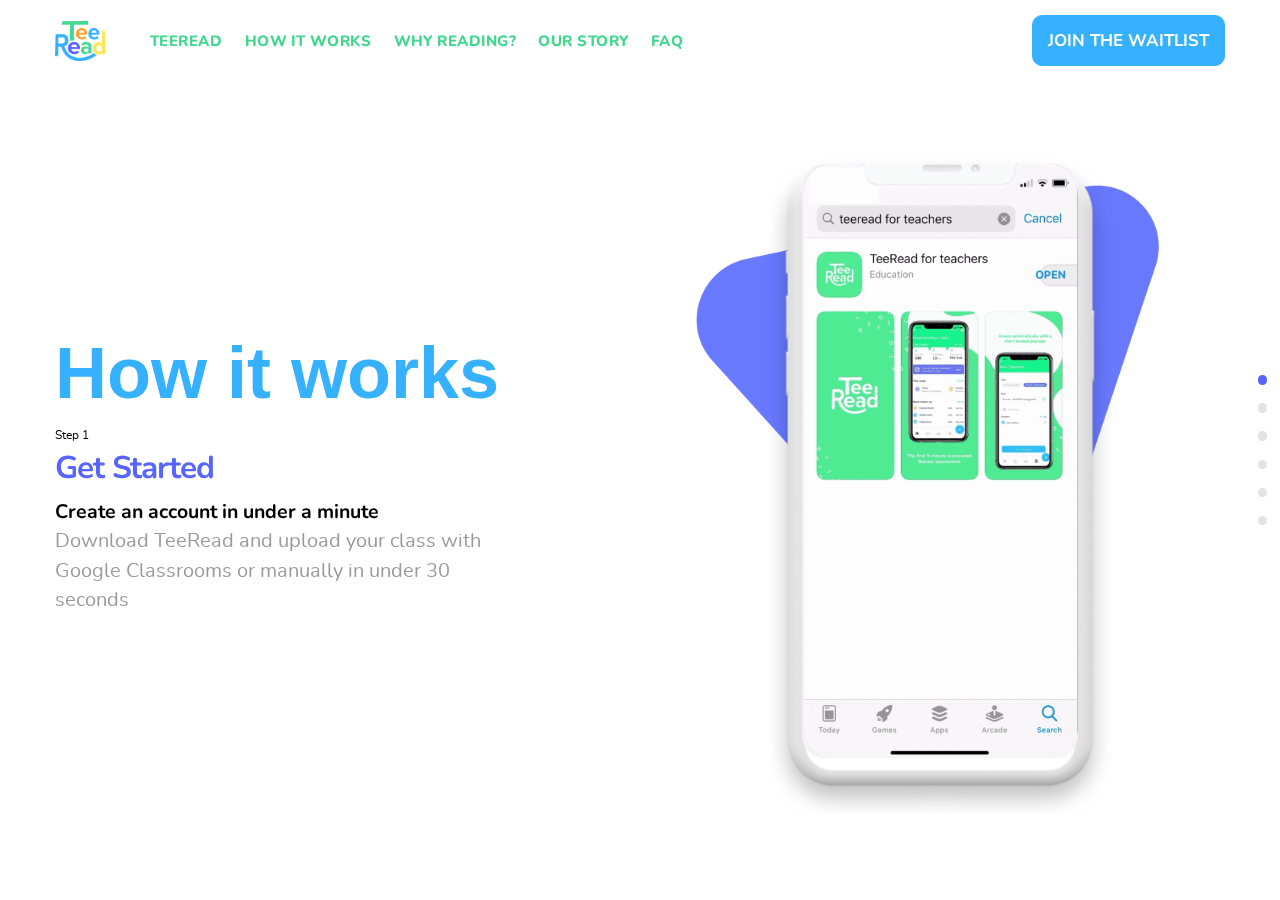
==== commit cce224f9: "fix errors our story" ====
--- a/howItWorks.html
+++ b/howItWorks.html
@@ -168,7 +168,7 @@
               </div>
 
               <!-- MENU HEADER -->
-              <div class="header-content d-none d-md-block">
+              <div class="header-content d-none d-lg-block">
                 <nav class="menu-header">
                   <ul class="d-flex">
                     <li><a href="index.html">TEEREAD</a></li>
@@ -176,6 +176,7 @@
                     <li data-menuanchor="Resources">
                       <a href="whyIsReadingImportant.html">WHY READING?</a>
                     </li>
+                    <li><a href="ourStory.html">OUR STORY</a></li>
                     <li><a href="support.html">FAQ</a></li>
                   </ul>
                 </nav>
@@ -203,7 +204,7 @@
               <!-- ---------------- /HIDE --------------- -->
 
               <!-- MENU NAV TOGGLE -->
-              <button class="nav-toggle-btn a-nav-toggle d-md-none ml-4">
+              <button class="nav-toggle-btn a-nav-toggle d-lg-none ml-4">
                 <span class="nav-toggle">
                   <span class="stick stick-1"></span>
                   <span class="stick stick-2"></span>
@@ -227,6 +228,7 @@
               <li><a href="index.html">Teeread</a></li>
               <li class="active"><a href="howItWorks.html">How it works</a></li>
               <li><a href="whyIsReadingImportant.html">Why reading?</a></li>
+              <li><a href="ourStory.html">Our Story</a></li>
               <li><a href="support.html">Support</a></li>
             </ul>
           </nav>
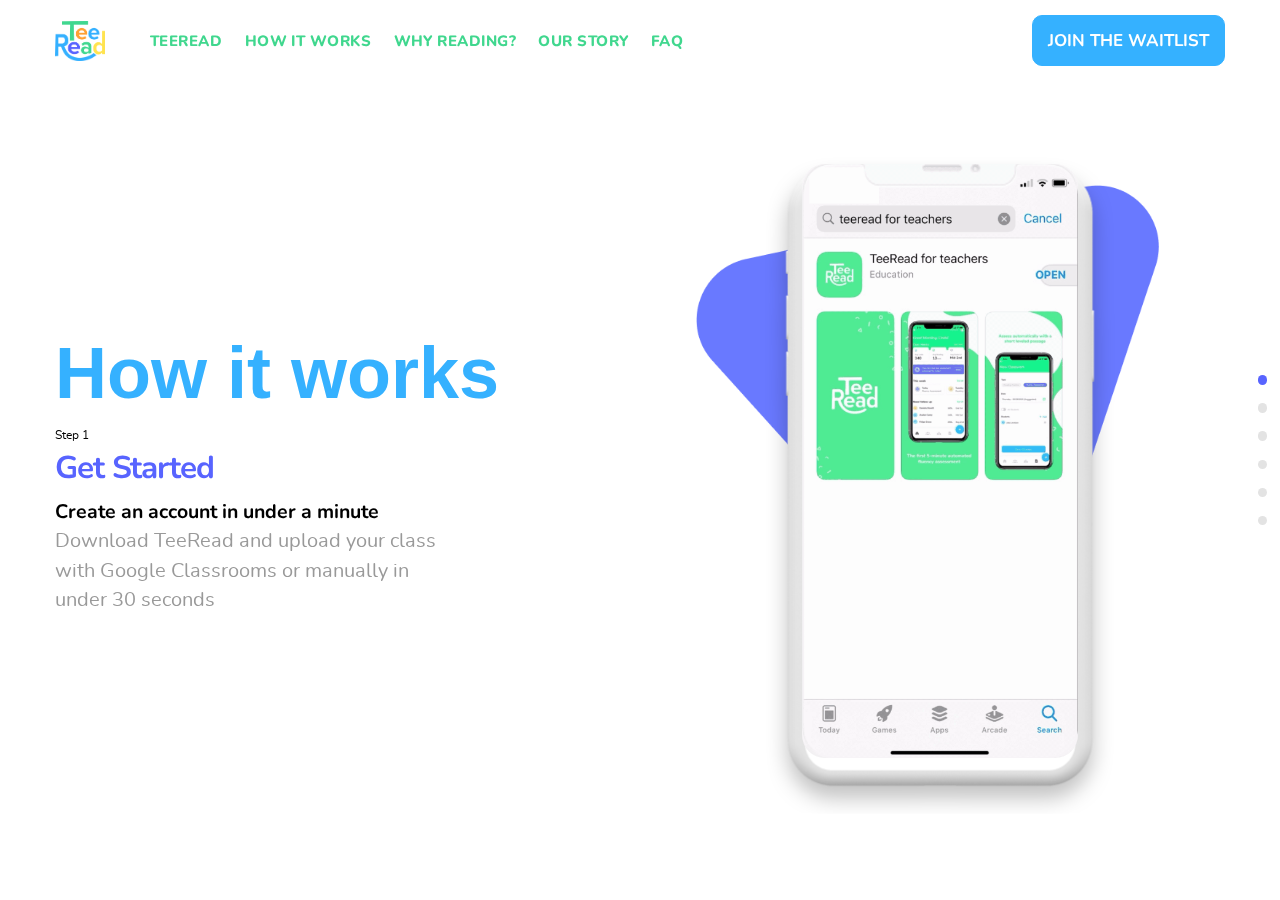
==== commit 91fafaf2: "footer" ====
--- a/howItWorks.html
+++ b/howItWorks.html
@@ -217,12 +217,6 @@
         <div class="hide-menu a-nav-toggle"></div>
 
         <div class="menu">
-          <!-- <div class="menu-lang">
-            <a href="#" class="menu-lang-item active">Eng</a>
-            <a href="#" class="menu-lang-item">fra</a>
-            <a href="#" class="menu-lang-item">ger</a>
-          </div> -->
-
           <nav class="menu-main" id="accordion">
             <ul id="menuMain">
               <li><a href="index.html">Teeread</a></li>
@@ -233,14 +227,26 @@
             </ul>
           </nav>
 
-          <!-- <div class="menu-footer">
-              <ul class="social social-rounded">
-                <li><a href="#"><i class="lni lni-twitter-filled"></i></a></li>
-                <li><a href="#"><i class="lni lni-behance-original"></i></a></li>
-                <li><a href="#"><i class="lni lni-instagram-original"></i></a></li>
-              </ul>
-            <div class="menu-copyright">&copy; TeeRead 2020<br /> All Rights Reserved</div>
-          </div> -->
+          <div class="menu-footer">
+            <ul class="social social-rounded social-nav-toggle">
+              <li>
+                <a
+                  href="https://www.youtube.com/channel/UCop2B0gRpACkFYAWOAhelCw"
+                  target="_link"
+                  ><i class="lni lni-youtube"></i
+                ></a>
+              </li>
+              <li>
+                <a href="https://www.instagram.com/teeread_ok/" target="_link"
+                  ><i class="lni lni-instagram-original"></i
+                ></a>
+              </li>
+            </ul>
+            <div class="menu-copyright">
+              &copy; TeeRead 2021<br />
+              All Rights Reserved
+            </div>
+          </div>
         </div>
       </header>
 
@@ -858,33 +864,54 @@
                 <div class="row">
                   <div class="col-12 my-4">
                     <div class="row d-flex align-items-center">
-                      <div class="col-6">
+                      <div class="col-9">
                         <a
-                          class="text-white fw-bold mr-3 link-support"
-                          href="support.html"
-                          >Support</a
-                        >
-                        <span class="line-vertical"></span>
+                                class="text-white fw-bold link-support"
+                                href="support.html"
+                        >Support</a
+                        >
+                        <span class="mr-3 ml-3 line-vertical"></span>
+                        <a
+                                class="text-white fw-bold link-support"
+                                href="https://app.termly.io/document/privacy-policy/c76f6cb4-ce50-4872-b280-192b5e4c8827"
+                                target="_blank"
+                        >Privacy policy</a
+                        >
+                        <span class="mr-3 ml-3 line-vertical"></span>
+                        <a
+                                class="text-white fw-bold link-support"
+                                href="https://app.termly.io/document/terms-and-conditions/ec46762d-5a00-4e7b-89d4-2cf379cabaf8"
+                                target="_blank"
+                        >Terms and conditions</a
+                        >
+                        <span class="mr-3 ml-3 line-vertical"></span>
+                        <a
+                                class="text-white fw-bold link-support"
+                                href="https://app.termly.io/document/cookie-policy/ec8e39e6-6a7b-4b0b-8760-6b07dab347eb"
+                                target="_blank"
+                        >Cookie policy</a
+                        >
+                        <span class="mr-3 ml-3 line-vertical"></span>
                         <small class="ml-3 copyright-white"
-                          >Copyright © 2021. All rights reserved.</small
-                        >
-                      </div>
-                      <div class="col-6">
+                        >Copyright © 2021. All rights reserved.</small
+                        >
+                      </div>
+                      <div class="col-3">
                         <ul
-                          class="social social-rounded d-flex justify-content-end"
+                                class="social social-rounded d-flex justify-content-end"
                         >
                           <li>
                             <a
-                              href="https://www.youtube.com/channel/UCop2B0gRpACkFYAWOAhelCw"
-                              target="_link"
-                              ><i class="lni lni-youtube"></i
+                                    href="https://www.youtube.com/channel/UCop2B0gRpACkFYAWOAhelCw"
+                                    target="_link"
+                            ><i class="lni lni-youtube"></i
                             ></a>
                           </li>
                           <li class="mr-0">
                             <a
-                              href="https://www.instagram.com/teeread_ok/"
-                              target="_link"
-                              ><i class="lni lni-instagram-original"></i
+                                    href="https://www.instagram.com/teeread_ok/"
+                                    target="_link"
+                            ><i class="lni lni-instagram-original"></i
                             ></a>
                           </li>
                           <!-- ---------------- HIDE --------------- -->
--- a/css/style.css
+++ b/css/style.css
@@ -1387,7 +1387,7 @@
 }
 
 .slide-descr-intro {
-  margin-right: 24%;
+  margin-right: 30%;
 }
 
 .width-btn {
@@ -2803,6 +2803,10 @@
   color: #fff;
 }
 
+.copyright-white a {
+  color: #fff;
+}
+
 ul.menu-footer > li > a:hover {
   color: #30ad71;
 }
@@ -2844,6 +2848,15 @@
 
 .social a:hover {
   color: #30ad71;
+}
+
+.social-nav-toggle a {
+  color: #30ad71 !important;
+  transition: color 0.3s ease !important;
+}
+
+.social-nav-toggle a:hover {
+  color: #999999 !important;
 }
 
 .social-fixed {
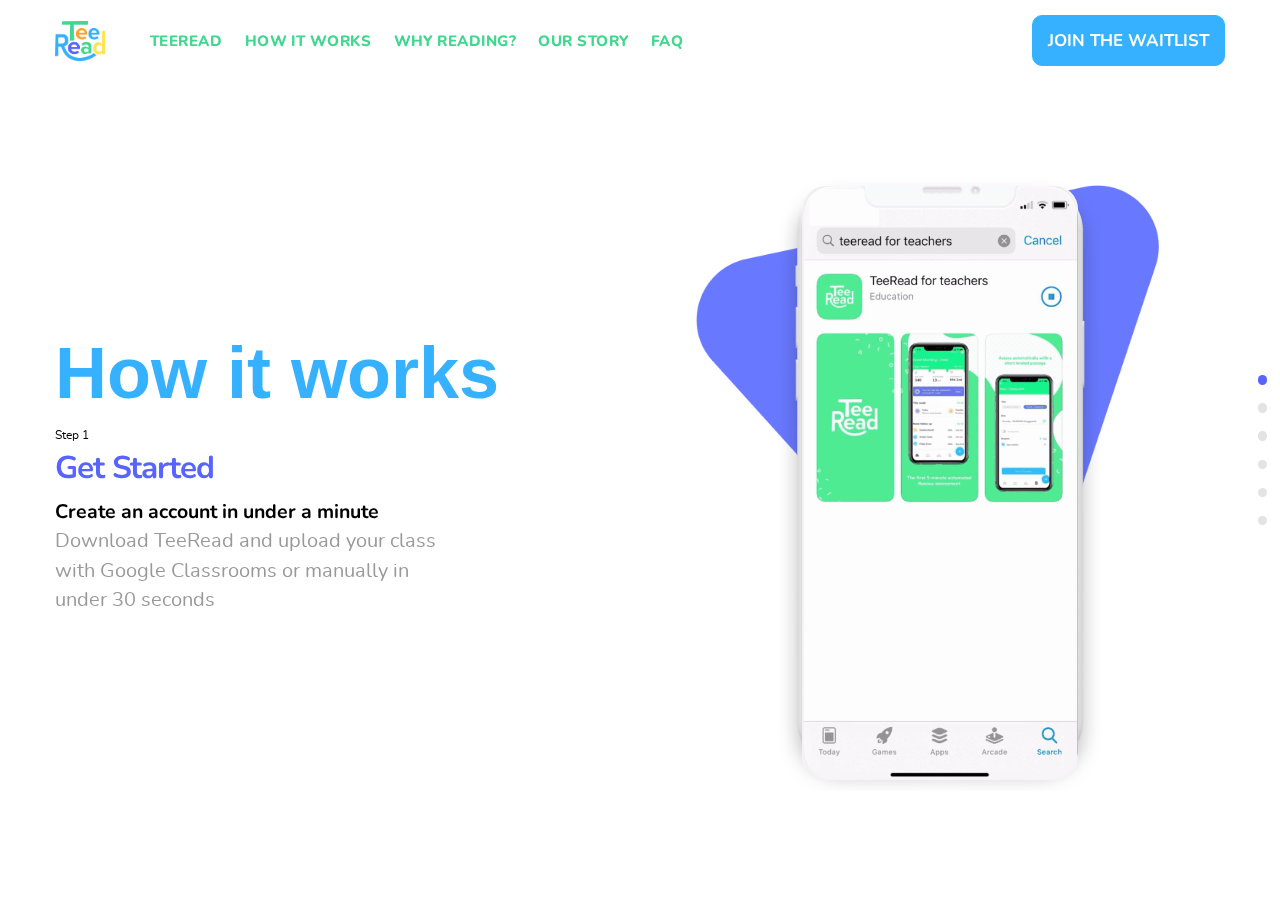
==== commit 3038d99f: "fix terms" ====
--- a/howItWorks.html
+++ b/howItWorks.html
@@ -237,7 +237,7 @@
                 ></a>
               </li>
               <li>
-                <a href="https://www.instagram.com/teeread_ok/" target="_link"
+                <a href="https://www.instagram.com/teereadus/" target="_link"
                   ><i class="lni lni-instagram-original"></i
                 ></a>
               </li>
@@ -870,31 +870,34 @@
                                 href="support.html"
                         >Support</a
                         >
+                        <div style="display: none">
+                          <span class="mr-3 ml-3 line-vertical"></span>
+                          <a
+                                  class="text-white fw-bold link-support"
+                                  href="https://app.termly.io/document/privacy-policy/c76f6cb4-ce50-4872-b280-192b5e4c8827"
+                                  target="_blank"
+                          >Privacy policy</a
+                          >
+                          <span class="mr-3 ml-3 line-vertical"></span>
+                          <a
+                                  class="text-white fw-bold link-support"
+                                  href="https://app.termly.io/document/terms-and-conditions/ec46762d-5a00-4e7b-89d4-2cf379cabaf8"
+                                  target="_blank"
+                          >Terms and conditions</a
+                          >
+                          <span class="mr-3 ml-3 line-vertical"></span>
+                          <a
+                                  class="text-white fw-bold link-support"
+                                  href="https://app.termly.io/document/cookie-policy/ec8e39e6-6a7b-4b0b-8760-6b07dab347eb"
+                                  target="_blank"
+                          >Cookie policy</a
+                          >
+                        </div>
+
                         <span class="mr-3 ml-3 line-vertical"></span>
-                        <a
-                                class="text-white fw-bold link-support"
-                                href="https://app.termly.io/document/privacy-policy/c76f6cb4-ce50-4872-b280-192b5e4c8827"
-                                target="_blank"
-                        >Privacy policy</a
-                        >
-                        <span class="mr-3 ml-3 line-vertical"></span>
-                        <a
-                                class="text-white fw-bold link-support"
-                                href="https://app.termly.io/document/terms-and-conditions/ec46762d-5a00-4e7b-89d4-2cf379cabaf8"
-                                target="_blank"
-                        >Terms and conditions</a
-                        >
-                        <span class="mr-3 ml-3 line-vertical"></span>
-                        <a
-                                class="text-white fw-bold link-support"
-                                href="https://app.termly.io/document/cookie-policy/ec8e39e6-6a7b-4b0b-8760-6b07dab347eb"
-                                target="_blank"
-                        >Cookie policy</a
-                        >
-                        <span class="mr-3 ml-3 line-vertical"></span>
-                        <small class="ml-3 copyright-white"
-                        >Copyright © 2021. All rights reserved.</small
-                        >
+                          <small class="ml-3 copyright-white"
+                          >Copyright © 2021. All rights reserved.</small
+                          >
                       </div>
                       <div class="col-3">
                         <ul
@@ -909,7 +912,7 @@
                           </li>
                           <li class="mr-0">
                             <a
-                                    href="https://www.instagram.com/teeread_ok/"
+                                    href="https://www.instagram.com/teereadus/"
                                     target="_link"
                             ><i class="lni lni-instagram-original"></i
                             ></a>
--- a/css/style.css
+++ b/css/style.css
@@ -1658,14 +1658,14 @@
 
 .phone-photo {
   width: auto;
-  height: 75vh;
+  height: 70vh;
   -webkit-animation: phone_animation 7s linear infinite;
   animation: phone_animation 7s linear infinite;
 }
 
 .phone-photo-without-animation {
   width: auto;
-  height: 75vh;
+  height: 70vh;
 }
 
 .koala-photo {
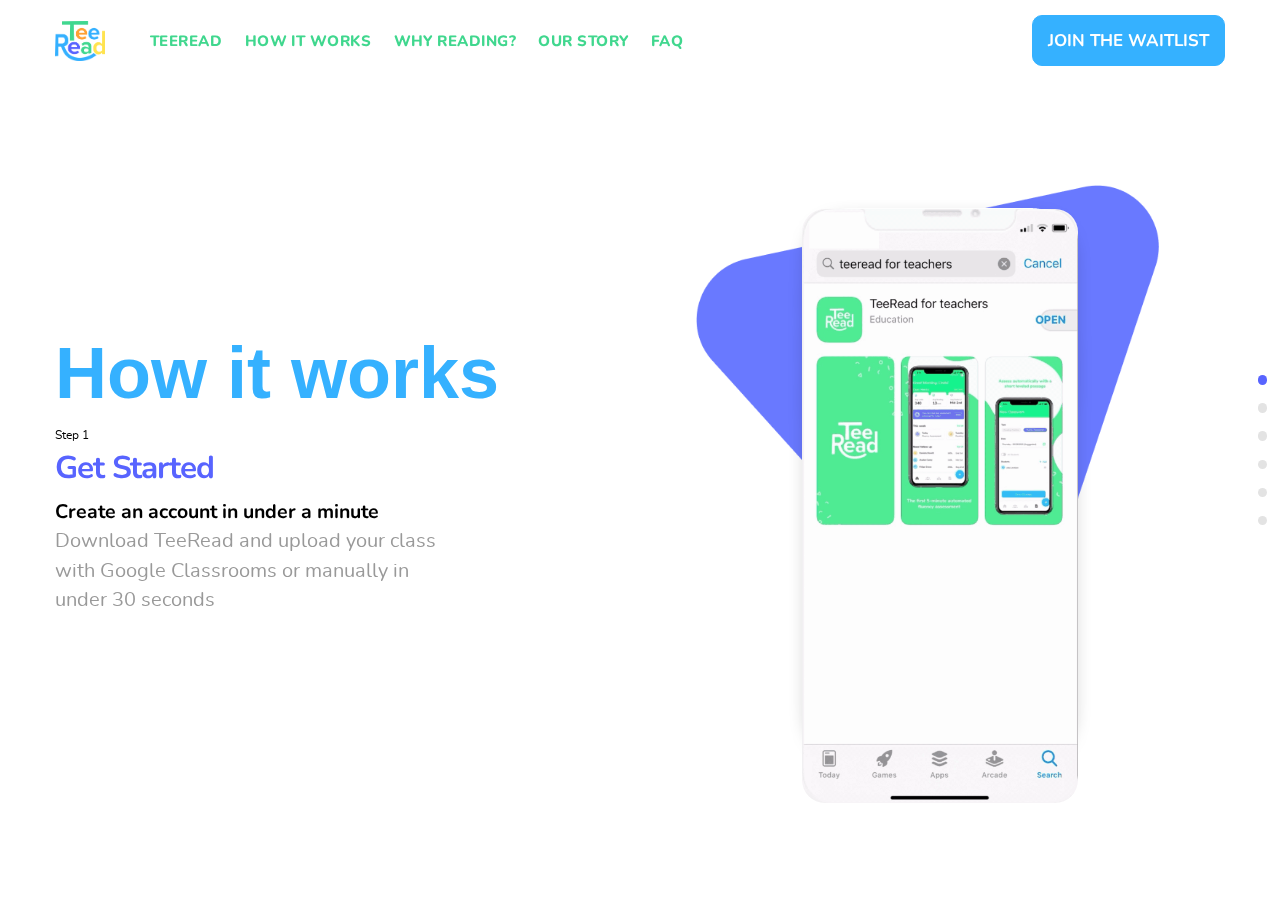
==== commit 80cd474a: "privacy" ====
--- a/howItWorks.html
+++ b/howItWorks.html
@@ -865,39 +865,17 @@
                   <div class="col-12 my-4">
                     <div class="row d-flex align-items-center">
                       <div class="col-9">
-                        <a
-                                class="text-white fw-bold link-support"
-                                href="support.html"
-                        >Support</a
-                        >
+                        <a class="text-white fw-bold link-support" href="support.html">Support</a>
+                        <span class="mr-3 ml-3 line-vertical"></span>
+                        <a class="text-white fw-bold link-support" href="privacyPolicy.html">Privacy policy</a>
                         <div style="display: none">
                           <span class="mr-3 ml-3 line-vertical"></span>
-                          <a
-                                  class="text-white fw-bold link-support"
-                                  href="https://app.termly.io/document/privacy-policy/c76f6cb4-ce50-4872-b280-192b5e4c8827"
-                                  target="_blank"
-                          >Privacy policy</a
-                          >
+                          <a class="text-white fw-bold link-support" href="https://app.termly.io/document/terms-and-conditions/ec46762d-5a00-4e7b-89d4-2cf379cabaf8" target="_blank">Terms and conditions</a>
                           <span class="mr-3 ml-3 line-vertical"></span>
-                          <a
-                                  class="text-white fw-bold link-support"
-                                  href="https://app.termly.io/document/terms-and-conditions/ec46762d-5a00-4e7b-89d4-2cf379cabaf8"
-                                  target="_blank"
-                          >Terms and conditions</a
-                          >
-                          <span class="mr-3 ml-3 line-vertical"></span>
-                          <a
-                                  class="text-white fw-bold link-support"
-                                  href="https://app.termly.io/document/cookie-policy/ec8e39e6-6a7b-4b0b-8760-6b07dab347eb"
-                                  target="_blank"
-                          >Cookie policy</a
-                          >
+                          <a class="text-white fw-bold link-support" href="https://app.termly.io/document/cookie-policy/ec8e39e6-6a7b-4b0b-8760-6b07dab347eb" target="_blank">Cookie policy</a>
                         </div>
-
                         <span class="mr-3 ml-3 line-vertical"></span>
-                          <small class="ml-3 copyright-white"
-                          >Copyright © 2021. All rights reserved.</small
-                          >
+                        <small class="ml-3 copyright-white">Copyright © 2021. All rights reserved.</small>
                       </div>
                       <div class="col-3">
                         <ul
--- a/css/style.css
+++ b/css/style.css
@@ -1658,14 +1658,14 @@
 
 .phone-photo {
   width: auto;
-  height: 70vh;
+  height: 65vh;
   -webkit-animation: phone_animation 7s linear infinite;
   animation: phone_animation 7s linear infinite;
 }
 
 .phone-photo-without-animation {
   width: auto;
-  height: 70vh;
+  height: 65vh;
 }
 
 .koala-photo {
@@ -3071,3 +3071,7 @@
 .link-support:hover {
   opacity: 80%;
 }
+
+.privacy-policy-title {
+  font-size: 30px;
+}